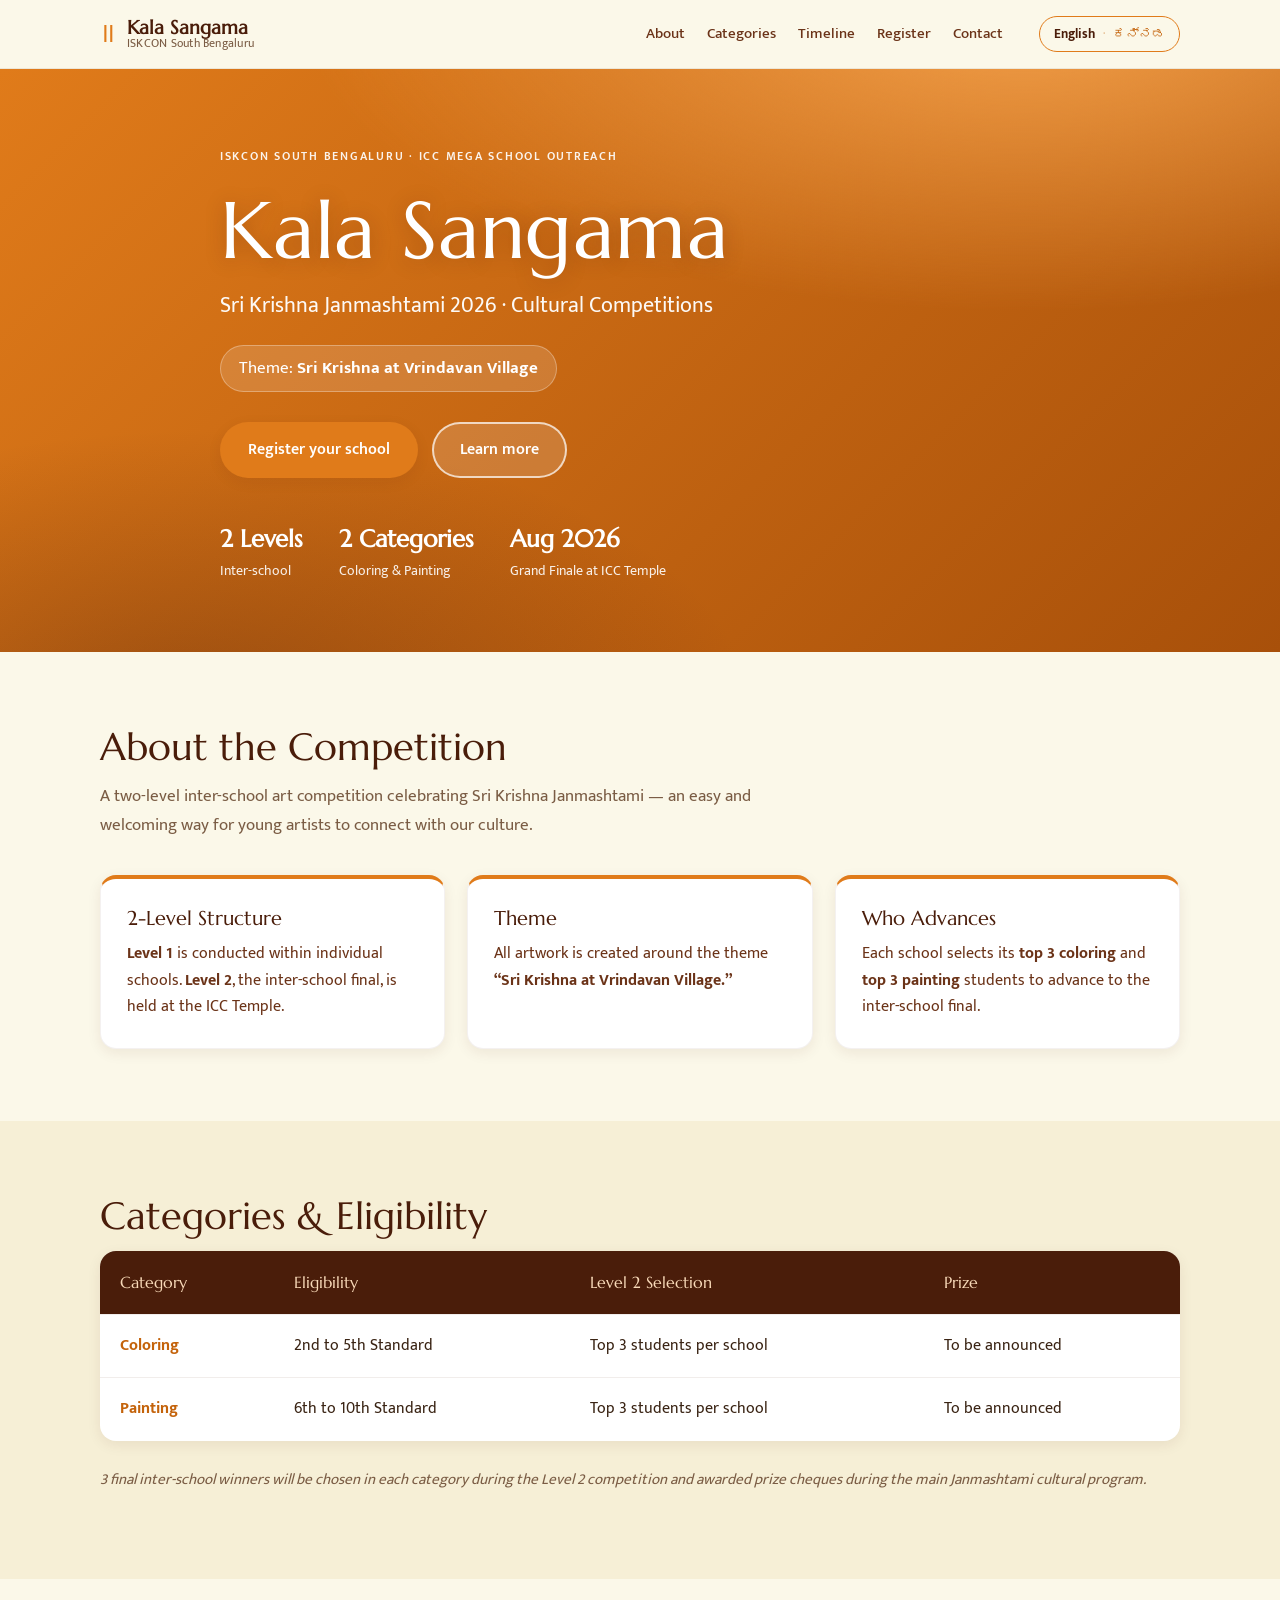
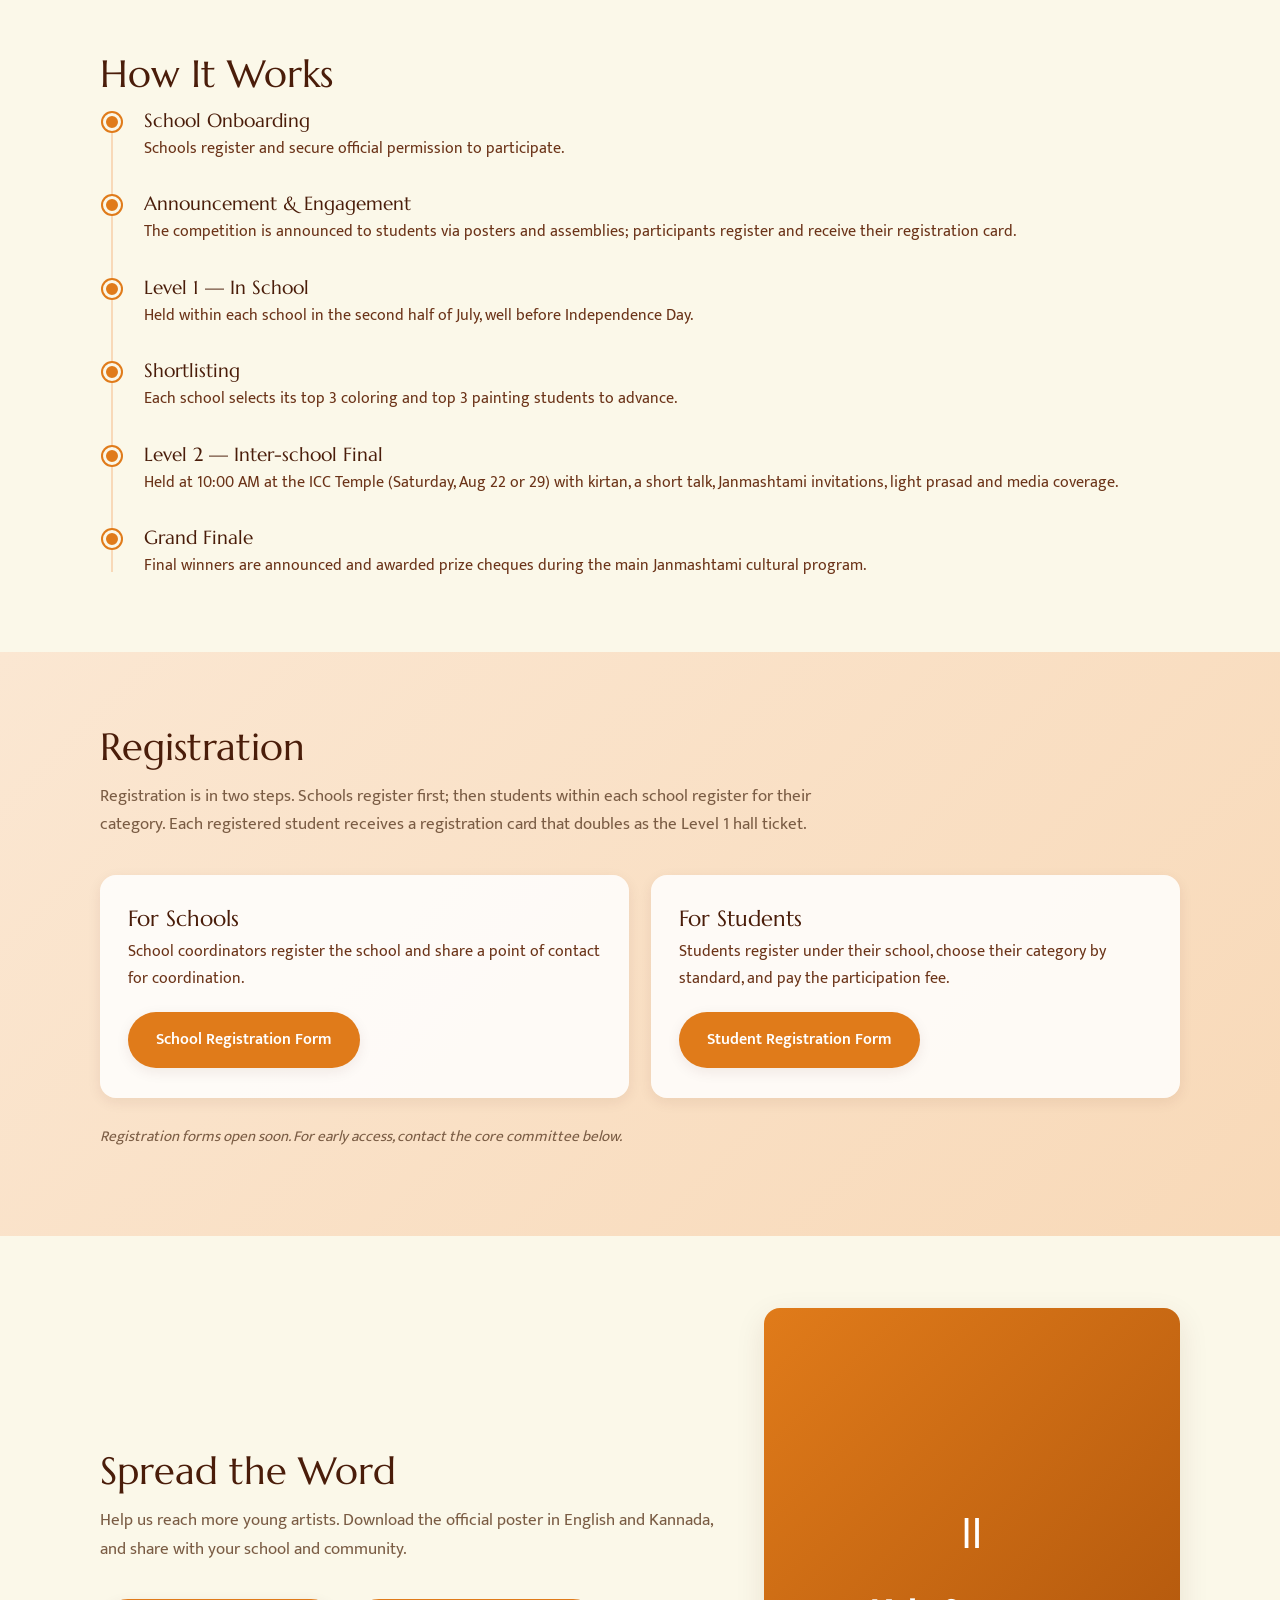
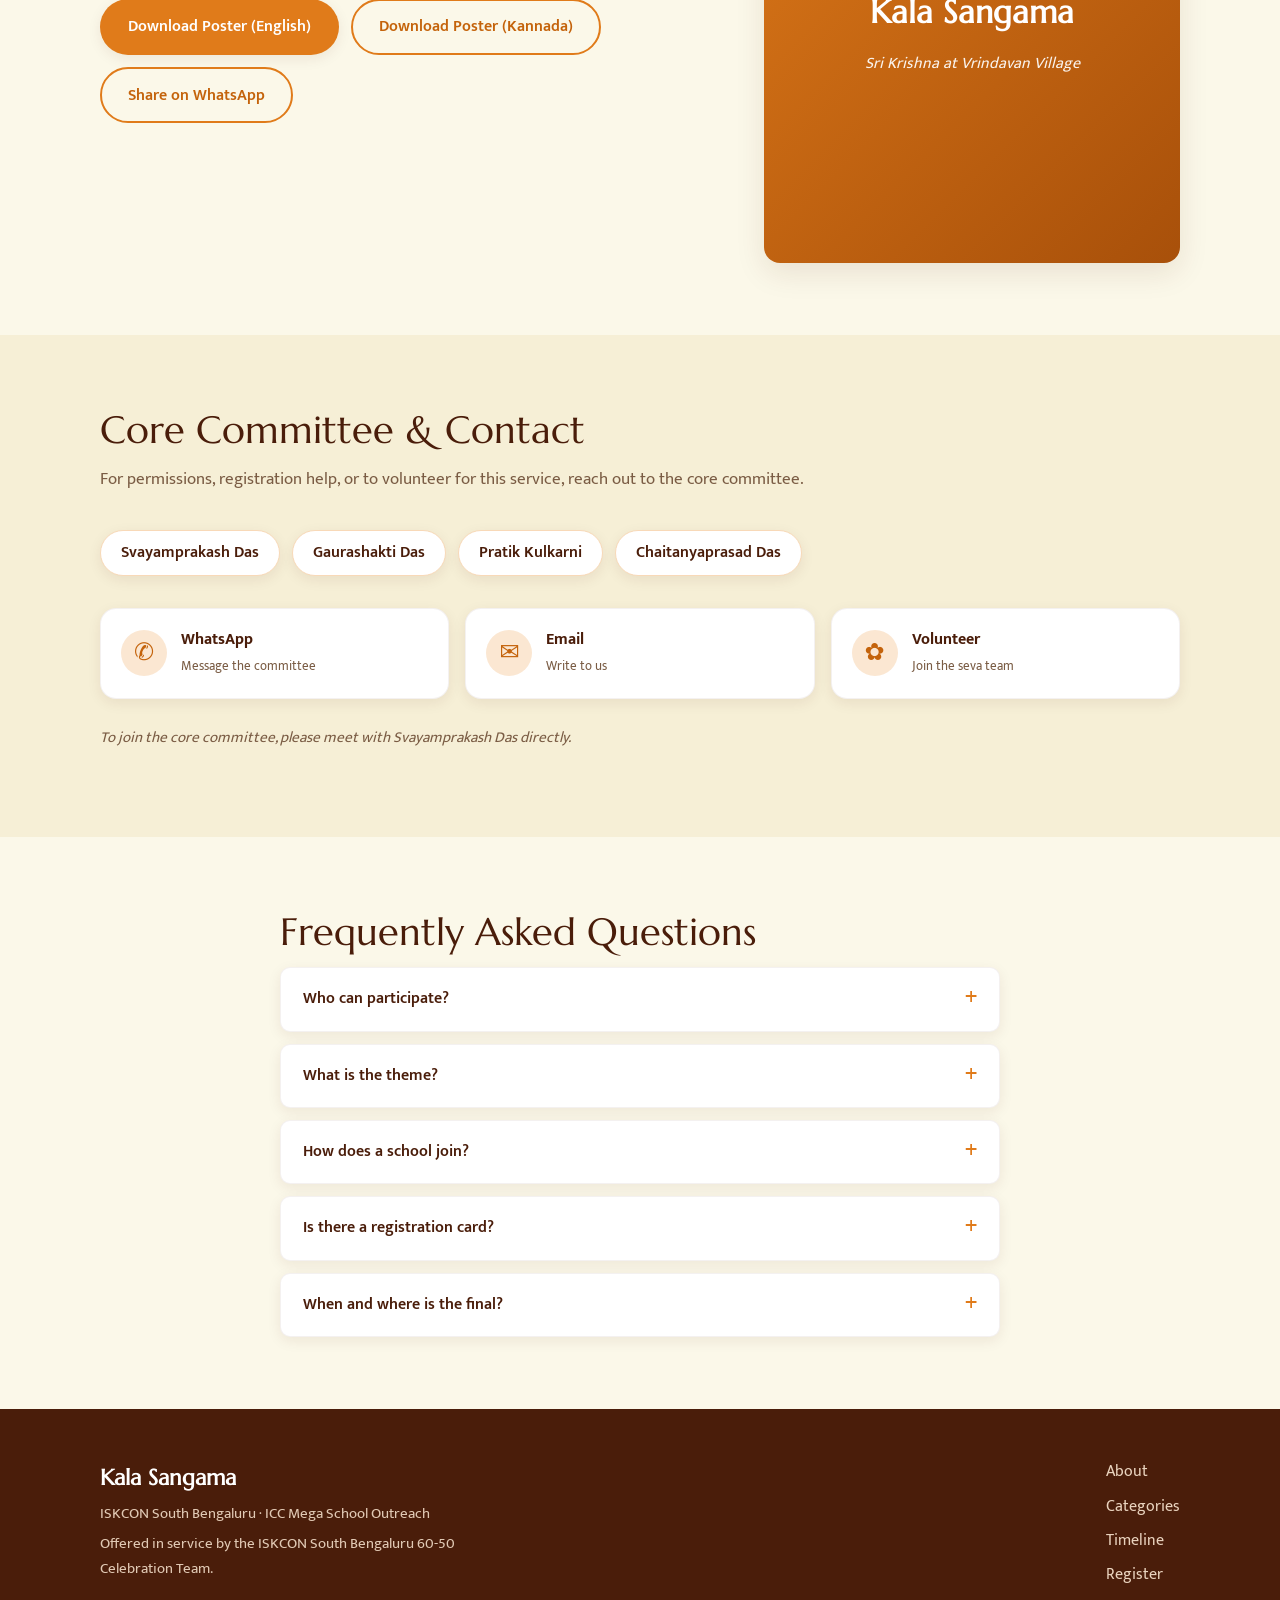
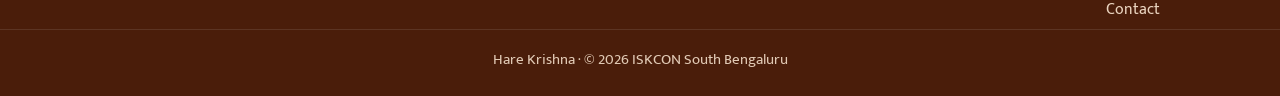
==== index.html @ 2db03148 "Kala Sangama 2026 site + registration & AI-judging tooling Phase 1 bilingual static site, Phase 2 Go" ====
<!DOCTYPE html>
<html lang="en">
<head>
  <meta charset="UTF-8" />
  <meta name="viewport" content="width=device-width, initial-scale=1.0" />
  <title>Kala Sangama 2026 — ISKCON South Bengaluru</title>
  <meta name="description" content="Kala Sangama — Sri Krishna Janmashtami 2026 inter-school coloring & painting competition by ISKCON South Bengaluru. Theme: Sri Krishna at Vrindavan Village." />

  <!-- Open Graph / social sharing -->
  <meta property="og:type" content="website" />
  <meta property="og:title" content="Kala Sangama 2026 — Sri Krishna Janmashtami Cultural Competitions" />
  <meta property="og:description" content="Inter-school coloring & painting competition. Theme: Sri Krishna at Vrindavan Village. Organised by ISKCON South Bengaluru." />
  <meta property="og:image" content="assets/og-image.png" />

  <!-- Inline saffron favicon (replace with assets/favicon.png anytime) -->
  <link rel="icon" href="data:image/svg+xml,%3Csvg xmlns='http://www.w3.org/2000/svg' viewBox='0 0 64 64'%3E%3Crect width='64' height='64' rx='14' fill='%23e07b1a'/%3E%3Ctext x='32' y='46' font-size='40' text-anchor='middle' fill='%23fff' font-family='Georgia,serif'%3E%E0%A5%A5%3C/text%3E%3C/svg%3E" />

  <link rel="preconnect" href="https://fonts.googleapis.com" />
  <link rel="preconnect" href="https://fonts.gstatic.com" crossorigin />
  <link href="https://fonts.googleapis.com/css2?family=Marcellus&family=Mukta:wght@400;500;600;700&family=Noto+Sans+Kannada:wght@400;500;600;700&display=swap" rel="stylesheet" />

  <link rel="stylesheet" href="css/styles.css" />
</head>
<body>
  <!-- ============ HEADER ============ -->
  <header class="site-header" id="top">
    <div class="container header-inner">
      <a href="#top" class="brand">
        <span class="brand-mark">॥</span>
        <span class="brand-text">
          <strong data-i18n="brand.name">Kala Sangama</strong>
          <small data-i18n="brand.tag">ISKCON South Bengaluru</small>
        </span>
      </a>

      <nav class="main-nav" aria-label="Primary">
        <a href="#about" data-i18n="nav.about">About</a>
        <a href="#categories" data-i18n="nav.categories">Categories</a>
        <a href="#timeline" data-i18n="nav.timeline">Timeline</a>
        <a href="#register" data-i18n="nav.register">Register</a>
        <a href="#contact" data-i18n="nav.contact">Contact</a>
      </nav>

      <div class="header-actions">
        <button class="lang-toggle" id="langToggle" type="button" aria-label="Switch language">
          <span data-lang-label="en">English</span>
          <span class="sep">·</span>
          <span data-lang-label="kn">ಕನ್ನಡ</span>
        </button>
        <button class="nav-burger" id="navBurger" type="button" aria-label="Menu" aria-expanded="false">
          <span></span><span></span><span></span>
        </button>
      </div>
    </div>
  </header>

  <!-- ============ HERO ============ -->
  <section class="hero">
    <div class="hero-overlay"></div>
    <div class="container hero-inner">
      <p class="hero-eyebrow" data-i18n="hero.eyebrow">ISKCON South Bengaluru · ICC Mega School Outreach</p>
      <h1 class="hero-title" data-i18n="hero.title">Kala Sangama</h1>
      <p class="hero-subtitle" data-i18n="hero.subtitle">Sri Krishna Janmashtami 2026 · Cultural Competitions</p>
      <p class="hero-theme">
        <span data-i18n="hero.themeLabel">Theme</span>:
        <strong data-i18n="hero.theme">Sri Krishna at Vrindavan Village</strong>
      </p>
      <div class="hero-cta">
        <a href="#register" class="btn btn-primary" data-i18n="hero.ctaRegister">Register your school</a>
        <a href="#about" class="btn btn-ghost" data-i18n="hero.ctaLearn">Learn more</a>
      </div>
      <ul class="hero-facts">
        <li><strong data-i18n="hero.fact1Value">2 Levels</strong><span data-i18n="hero.fact1Label">Inter-school</span></li>
        <li><strong data-i18n="hero.fact2Value">2 Categories</strong><span data-i18n="hero.fact2Label">Coloring & Painting</span></li>
        <li><strong data-i18n="hero.fact3Value">Aug 2026</strong><span data-i18n="hero.fact3Label">Grand Finale at ICC Temple</span></li>
      </ul>
    </div>
  </section>

  <!-- ============ ABOUT ============ -->
  <section class="section" id="about">
    <div class="container">
      <h2 class="section-title" data-i18n="about.title">About the Competition</h2>
      <p class="section-lead" data-i18n="about.lead">A two-level inter-school art competition celebrating Sri Krishna Janmashtami — an easy and welcoming way for young artists to connect with our culture.</p>

      <div class="cards-3">
        <article class="card">
          <h3 data-i18n="about.c1Title">2-Level Structure</h3>
          <p data-i18n="about.c1Body"><strong>Level 1</strong> is conducted within individual schools. <strong>Level 2</strong>, the inter-school final, is held at the ICC Temple.</p>
        </article>
        <article class="card">
          <h3 data-i18n="about.c2Title">Theme</h3>
          <p data-i18n="about.c2Body">All artwork is created around the theme <strong>“Sri Krishna at Vrindavan Village.”</strong></p>
        </article>
        <article class="card">
          <h3 data-i18n="about.c3Title">Who Advances</h3>
          <p data-i18n="about.c3Body">Each school selects its <strong>top 3 coloring</strong> and <strong>top 3 painting</strong> students to advance to the inter-school final.</p>
        </article>
      </div>
    </div>
  </section>

  <!-- ============ CATEGORIES ============ -->
  <section class="section section-alt" id="categories">
    <div class="container">
      <h2 class="section-title" data-i18n="cat.title">Categories & Eligibility</h2>
      <div class="table-wrap">
        <table class="cat-table">
          <thead>
            <tr>
              <th data-i18n="cat.thCategory">Category</th>
              <th data-i18n="cat.thEligibility">Eligibility</th>
              <th data-i18n="cat.thSelection">Level 2 Selection</th>
              <th data-i18n="cat.thPrize">Prize</th>
            </tr>
          </thead>
          <tbody>
            <tr>
              <td data-i18n="cat.r1Cat"><strong>Coloring</strong></td>
              <td data-i18n="cat.r1Elig">2nd to 5th Standard</td>
              <td data-i18n="cat.r1Sel">Top 3 students per school</td>
              <td data-i18n="cat.r1Prize">To be announced</td>
            </tr>
            <tr>
              <td data-i18n="cat.r2Cat"><strong>Painting</strong></td>
              <td data-i18n="cat.r2Elig">6th to 10th Standard</td>
              <td data-i18n="cat.r2Sel">Top 3 students per school</td>
              <td data-i18n="cat.r2Prize">To be announced</td>
            </tr>
          </tbody>
        </table>
      </div>
      <p class="note" data-i18n="cat.note">3 final inter-school winners will be chosen in each category during the Level 2 competition and awarded prize cheques during the main Janmashtami cultural program.</p>
    </div>
  </section>

  <!-- ============ TIMELINE ============ -->
  <section class="section" id="timeline">
    <div class="container">
      <h2 class="section-title" data-i18n="time.title">How It Works</h2>
      <ol class="timeline">
        <li class="timeline-item">
          <span class="timeline-dot"></span>
          <h3 data-i18n="time.s1Title">School Onboarding</h3>
          <p data-i18n="time.s1Body">Schools register and secure official permission to participate.</p>
        </li>
        <li class="timeline-item">
          <span class="timeline-dot"></span>
          <h3 data-i18n="time.s2Title">Announcement & Engagement</h3>
          <p data-i18n="time.s2Body">The competition is announced to students via posters and assemblies; participants register and receive their registration card.</p>
        </li>
        <li class="timeline-item">
          <span class="timeline-dot"></span>
          <h3 data-i18n="time.s3Title">Level 1 — In School</h3>
          <p data-i18n="time.s3Body">Held within each school in the second half of July, well before Independence Day.</p>
        </li>
        <li class="timeline-item">
          <span class="timeline-dot"></span>
          <h3 data-i18n="time.s4Title">Shortlisting</h3>
          <p data-i18n="time.s4Body">Each school selects its top 3 coloring and top 3 painting students to advance.</p>
        </li>
        <li class="timeline-item">
          <span class="timeline-dot"></span>
          <h3 data-i18n="time.s5Title">Level 2 — Inter-school Final</h3>
          <p data-i18n="time.s5Body">Held at 10:00 AM at the ICC Temple (Saturday, Aug 22 or 29) with kirtan, a short talk, Janmashtami invitations, light prasad and media coverage.</p>
        </li>
        <li class="timeline-item">
          <span class="timeline-dot"></span>
          <h3 data-i18n="time.s6Title">Grand Finale</h3>
          <p data-i18n="time.s6Body">Final winners are announced and awarded prize cheques during the main Janmashtami cultural program.</p>
        </li>
      </ol>
    </div>
  </section>

  <!-- ============ REGISTER ============ -->
  <section class="section section-saffron" id="register">
    <div class="container">
      <h2 class="section-title" data-i18n="reg.title">Registration</h2>
      <p class="section-lead" data-i18n="reg.lead">Registration is in two steps. Schools register first; then students within each school register for their category. Each registered student receives a registration card that doubles as the Level 1 hall ticket.</p>

      <div class="cards-2">
        <article class="reg-card">
          <h3 data-i18n="reg.schoolTitle">For Schools</h3>
          <p data-i18n="reg.schoolBody">School coordinators register the school and share a point of contact for coordination.</p>
          <a href="#" class="btn btn-primary" data-reg-link="school" data-i18n="reg.schoolBtn">School Registration Form</a>
        </article>
        <article class="reg-card">
          <h3 data-i18n="reg.studentTitle">For Students</h3>
          <p data-i18n="reg.studentBody">Students register under their school, choose their category by standard, and pay the participation fee.</p>
          <a href="#" class="btn btn-primary" data-reg-link="student" data-i18n="reg.studentBtn">Student Registration Form</a>
        </article>
      </div>
      <p class="note" data-i18n="reg.note">Registration forms open soon. For early access, contact the core committee below.</p>
    </div>
  </section>

  <!-- ============ PROMOTE ============ -->
  <section class="section" id="promote">
    <div class="container promote-inner">
      <div>
        <h2 class="section-title" data-i18n="promo.title">Spread the Word</h2>
        <p class="section-lead" data-i18n="promo.lead">Help us reach more young artists. Download the official poster in English and Kannada, and share with your school and community.</p>
        <div class="promo-actions">
          <a href="assets/poster-en.png" download class="btn btn-primary" data-i18n="promo.dlEn">Download Poster (English)</a>
          <a href="assets/poster-kn.png" download class="btn btn-outline" data-i18n="promo.dlKn">Download Poster (Kannada)</a>
          <button class="btn btn-outline" id="shareWhatsApp" type="button" data-i18n="promo.share">Share on WhatsApp</button>
        </div>
      </div>
      <div class="poster-frame" aria-hidden="true">
        <img src="assets/poster-en.png" alt="" onerror="this.closest('.poster-frame').classList.add('poster-fallback')" />
        <div class="poster-placeholder">
          <span>॥</span>
          <strong data-i18n="brand.name">Kala Sangama</strong>
          <em data-i18n="hero.theme">Sri Krishna at Vrindavan Village</em>
        </div>
      </div>
    </div>
  </section>

  <!-- ============ COMMITTEE / CONTACT ============ -->
  <section class="section section-alt" id="contact">
    <div class="container">
      <h2 class="section-title" data-i18n="contact.title">Core Committee & Contact</h2>
      <p class="section-lead" data-i18n="contact.lead">For permissions, registration help, or to volunteer for this service, reach out to the core committee.</p>

      <ul class="committee">
        <li>Svayamprakash Das</li>
        <li>Gaurashakti Das</li>
        <li>Pratik Kulkarni</li>
        <li>Chaitanyaprasad Das</li>
      </ul>

      <div class="contact-grid">
        <a class="contact-chip" data-contact="whatsapp" href="#">
          <span class="contact-ic">✆</span>
          <span><strong data-i18n="contact.waTitle">WhatsApp</strong><small data-i18n="contact.waBody">Message the committee</small></span>
        </a>
        <a class="contact-chip" data-contact="email" href="#">
          <span class="contact-ic">✉</span>
          <span><strong data-i18n="contact.emailTitle">Email</strong><small data-i18n="contact.emailBody">Write to us</small></span>
        </a>
        <a class="contact-chip" data-contact="volunteer" href="#">
          <span class="contact-ic">✿</span>
          <span><strong data-i18n="contact.volTitle">Volunteer</strong><small data-i18n="contact.volBody">Join the seva team</small></span>
        </a>
      </div>
      <p class="note" data-i18n="contact.joinNote">To join the core committee, please meet with Svayamprakash Das directly.</p>
    </div>
  </section>

  <!-- ============ FAQ ============ -->
  <section class="section" id="faq">
    <div class="container narrow">
      <h2 class="section-title" data-i18n="faq.title">Frequently Asked Questions</h2>
      <div class="faq-list">
        <details class="faq">
          <summary data-i18n="faq.q1">Who can participate?</summary>
          <p data-i18n="faq.a1">Students from 2nd to 5th Standard compete in Coloring; students from 6th to 10th Standard compete in Painting.</p>
        </details>
        <details class="faq">
          <summary data-i18n="faq.q2">What is the theme?</summary>
          <p data-i18n="faq.a2">All artwork is based on “Sri Krishna at Vrindavan Village.”</p>
        </details>
        <details class="faq">
          <summary data-i18n="faq.q3">How does a school join?</summary>
          <p data-i18n="faq.a3">A school coordinator fills the School Registration Form. Our team then visits to confirm permissions and schedule the Level 1 competition.</p>
        </details>
        <details class="faq">
          <summary data-i18n="faq.q4">Is there a registration card?</summary>
          <p data-i18n="faq.a4">Yes. Upon paying the participation fee, each student receives a registration card that also serves as the hall ticket for the Level 1 competition.</p>
        </details>
        <details class="faq">
          <summary data-i18n="faq.q5">When and where is the final?</summary>
          <p data-i18n="faq.a5">The Level 2 inter-school final is held at 10:00 AM at the ICC Temple on Saturday, Aug 22 or 29, 2026, before Janmashtami.</p>
        </details>
      </div>
    </div>
  </section>

  <!-- ============ FOOTER ============ -->
  <footer class="site-footer">
    <div class="container footer-inner">
      <div>
        <strong data-i18n="brand.name">Kala Sangama</strong>
        <p data-i18n="footer.org">ISKCON South Bengaluru · ICC Mega School Outreach</p>
        <p class="footer-team" data-i18n="footer.team">Offered in service by the ISKCON South Bengaluru 60-50 Celebration Team.</p>
      </div>
      <nav class="footer-nav" aria-label="Footer">
        <a href="#about" data-i18n="nav.about">About</a>
        <a href="#categories" data-i18n="nav.categories">Categories</a>
        <a href="#timeline" data-i18n="nav.timeline">Timeline</a>
        <a href="#register" data-i18n="nav.register">Register</a>
        <a href="#contact" data-i18n="nav.contact">Contact</a>
      </nav>
    </div>
    <p class="footer-bottom" data-i18n="footer.bottom">Hare Krishna · © 2026 ISKCON South Bengaluru</p>
  </footer>

  <script src="js/config.js"></script>
  <script src="js/i18n.js"></script>
  <script src="js/main.js"></script>
</body>
</html>
---- css/styles.css ----
/* ============================================================
   Kala Sangama — ISKCON South Bengaluru
   Static marketing site styles
   ============================================================ */

:root {
  --saffron:        #e07b1a;
  --saffron-dark:   #c4630b;
  --saffron-deep:   #a8500a;
  --maroon:         #4a1d0a;
  --maroon-soft:    #6b3318;
  --cream:          #fbf8e9;
  --cream-2:        #f6efd6;
  --peach:          #f8d9b8;
  --peach-soft:     #fbe7d2;
  --ink:            #3a2414;
  --muted:          #7a5c44;
  --white:          #ffffff;
  --shadow:         0 10px 30px rgba(74, 29, 10, 0.10);
  --shadow-sm:      0 4px 14px rgba(74, 29, 10, 0.08);
  --radius:         16px;
  --radius-sm:      10px;
  --maxw:           1120px;
  --font-display:   "Marcellus", Georgia, serif;
  --font-body:      "Mukta", system-ui, -apple-system, sans-serif;
}

html[lang="kn"] {
  --font-display: "Noto Sans Kannada", "Marcellus", serif;
  --font-body:    "Noto Sans Kannada", "Mukta", sans-serif;
}

* { box-sizing: border-box; }

html { scroll-behavior: smooth; scroll-padding-top: 76px; }

body {
  margin: 0;
  font-family: var(--font-body);
  color: var(--ink);
  background: var(--cream);
  line-height: 1.65;
  -webkit-font-smoothing: antialiased;
}

.container { width: 100%; max-width: var(--maxw); margin: 0 auto; padding: 0 20px; }
.container.narrow { max-width: 760px; }

h1, h2, h3 { font-family: var(--font-display); color: var(--maroon); line-height: 1.2; font-weight: 400; }
a { color: var(--saffron-dark); text-decoration: none; }
img { max-width: 100%; display: block; }

/* ---------- Buttons ---------- */
.btn {
  display: inline-block;
  padding: 13px 26px;
  border-radius: 999px;
  font-weight: 600;
  font-family: var(--font-body);
  font-size: 0.98rem;
  cursor: pointer;
  border: 2px solid transparent;
  transition: transform .15s ease, box-shadow .15s ease, background .15s ease;
  text-align: center;
}
.btn:active { transform: translateY(1px); }
.btn-primary { background: var(--saffron); color: #fff; box-shadow: var(--shadow-sm); }
.btn-primary:hover { background: var(--saffron-dark); color: #fff; }
.btn-ghost { background: rgba(255,255,255,.15); color: #fff; border-color: rgba(255,255,255,.7); }
.btn-ghost:hover { background: rgba(255,255,255,.28); }
.btn-outline { background: transparent; color: var(--saffron-dark); border-color: var(--saffron); }
.btn-outline:hover { background: var(--saffron); color: #fff; }
.btn.is-pending { opacity: .72; }
.btn.is-pending::after { content: " · soon"; font-weight: 400; opacity: .8; }

/* ---------- Header ---------- */
.site-header {
  position: sticky; top: 0; z-index: 50;
  background: rgba(251, 248, 233, 0.92);
  backdrop-filter: blur(8px);
  border-bottom: 1px solid rgba(74, 29, 10, 0.08);
}
.header-inner { display: flex; align-items: center; gap: 18px; height: 68px; }
.brand { display: flex; align-items: center; gap: 10px; color: var(--maroon); }
.brand-mark { font-size: 1.7rem; color: var(--saffron); line-height: 1; }
.brand-text { display: flex; flex-direction: column; line-height: 1.1; }
.brand-text strong { font-family: var(--font-display); font-size: 1.2rem; }
.brand-text small { color: var(--muted); font-size: 0.72rem; letter-spacing: .02em; }

.main-nav { margin-left: auto; display: flex; gap: 22px; }
.main-nav a { color: var(--maroon-soft); font-weight: 500; font-size: 0.95rem; }
.main-nav a:hover { color: var(--saffron-dark); }

.header-actions { display: flex; align-items: center; gap: 12px; margin-left: 18px; }
.lang-toggle {
  border: 1.5px solid var(--saffron); background: transparent; color: var(--saffron-dark);
  border-radius: 999px; padding: 6px 14px; font-size: 0.82rem; cursor: pointer; font-family: var(--font-body);
  white-space: nowrap;
}
.lang-toggle .sep { opacity: .4; margin: 0 5px; }
.lang-toggle [data-lang-label].active { color: var(--maroon); font-weight: 700; }

.nav-burger { display: none; flex-direction: column; gap: 5px; background: none; border: 0; cursor: pointer; padding: 6px; }
.nav-burger span { width: 24px; height: 2.5px; background: var(--maroon); border-radius: 2px; transition: .2s; }

/* ---------- Hero ---------- */
.hero {
  position: relative; color: #fff; overflow: hidden;
  background:
    radial-gradient(1200px 500px at 80% -10%, #f3a04a 0%, transparent 60%),
    linear-gradient(135deg, var(--saffron) 0%, var(--saffron-deep) 100%);
}
.hero-overlay {
  position: absolute; inset: 0;
  background: radial-gradient(800px 400px at 15% 110%, rgba(74,29,10,.35), transparent 70%);
  pointer-events: none;
}
.hero-inner { position: relative; padding: 78px 20px 70px; max-width: 880px; }
.hero-eyebrow { text-transform: uppercase; letter-spacing: .14em; font-size: 0.78rem; opacity: .92; margin: 0 0 14px; font-weight: 600; }
.hero-title { color: #fff; font-size: clamp(2.8rem, 7vw, 5rem); margin: 0; letter-spacing: .01em; text-shadow: 0 2px 20px rgba(74,29,10,.25); }
.hero-subtitle { font-size: clamp(1.05rem, 2.4vw, 1.4rem); margin: 10px 0 0; opacity: .96; }
.hero-theme { margin: 20px 0 0; font-size: 1.05rem; background: rgba(255,255,255,.14); display: inline-block; padding: 9px 18px; border-radius: 999px; border: 1px solid rgba(255,255,255,.3); }
.hero-theme strong { font-weight: 700; }
.hero-cta { display: flex; gap: 14px; flex-wrap: wrap; margin: 30px 0 0; }
.hero-facts { list-style: none; display: flex; flex-wrap: wrap; gap: 14px 36px; padding: 0; margin: 42px 0 0; }
.hero-facts li { display: flex; flex-direction: column; }
.hero-facts strong { font-family: var(--font-display); font-size: 1.5rem; }
.hero-facts span { opacity: .9; font-size: 0.85rem; }

/* ---------- Sections ---------- */
.section { padding: 72px 0; }
.section-alt { background: var(--cream-2); }
.section-saffron {
  background: linear-gradient(135deg, var(--peach-soft), var(--peach));
}
.section-title { font-size: clamp(1.7rem, 4vw, 2.4rem); margin: 0 0 12px; }
.section-lead { color: var(--muted); font-size: 1.08rem; max-width: 720px; margin: 0 0 36px; }
.note { color: var(--muted); font-size: 0.95rem; font-style: italic; margin-top: 26px; }

/* ---------- Cards ---------- */
.cards-3 { display: grid; grid-template-columns: repeat(3, 1fr); gap: 22px; }
.cards-2 { display: grid; grid-template-columns: repeat(2, 1fr); gap: 22px; }
.card {
  background: var(--white); border-radius: var(--radius); padding: 28px 26px;
  box-shadow: var(--shadow-sm); border: 1px solid rgba(74,29,10,.06);
  border-top: 4px solid var(--saffron);
}
.card h3 { margin: 0 0 10px; font-size: 1.25rem; }
.card p { margin: 0; color: var(--maroon-soft); }

/* ---------- Categories table ---------- */
.table-wrap { overflow-x: auto; border-radius: var(--radius); box-shadow: var(--shadow-sm); background: var(--white); }
.cat-table { width: 100%; border-collapse: collapse; min-width: 560px; }
.cat-table th, .cat-table td { text-align: left; padding: 18px 20px; border-bottom: 1px solid rgba(74,29,10,.08); }
.cat-table thead th { background: var(--maroon); color: var(--peach); font-family: var(--font-display); font-weight: 400; font-size: 1rem; }
.cat-table tbody tr:last-child td { border-bottom: 0; }
.cat-table tbody tr:hover { background: var(--cream); }
.cat-table strong { color: var(--saffron-dark); }

/* ---------- Timeline ---------- */
.timeline { list-style: none; padding: 0; margin: 0; position: relative; }
.timeline::before { content: ""; position: absolute; left: 11px; top: 8px; bottom: 8px; width: 2px; background: var(--peach); }
.timeline-item { position: relative; padding: 0 0 30px 44px; }
.timeline-item:last-child { padding-bottom: 0; }
.timeline-dot { position: absolute; left: 3px; top: 4px; width: 18px; height: 18px; border-radius: 50%; background: var(--saffron); border: 3px solid var(--cream); box-shadow: 0 0 0 2px var(--saffron); }
.timeline-item h3 { margin: 0 0 4px; font-size: 1.2rem; }
.timeline-item p { margin: 0; color: var(--maroon-soft); }

/* ---------- Register ---------- */
.reg-card { background: rgba(255,255,255,.85); border-radius: var(--radius); padding: 30px 28px; box-shadow: var(--shadow-sm); }
.reg-card h3 { margin: 0 0 8px; font-size: 1.4rem; }
.reg-card p { color: var(--maroon-soft); margin: 0 0 20px; }

/* ---------- Promote ---------- */
.promote-inner { display: grid; grid-template-columns: 1.2fr .8fr; gap: 40px; align-items: center; }
.promo-actions { display: flex; flex-wrap: wrap; gap: 12px; margin-top: 8px; }
.poster-frame {
  aspect-ratio: 3/4; border-radius: var(--radius); overflow: hidden; box-shadow: var(--shadow);
  background: linear-gradient(135deg, var(--saffron), var(--saffron-deep)); position: relative;
}
.poster-frame img { width: 100%; height: 100%; object-fit: cover; }
.poster-placeholder { display: none; }
.poster-frame.poster-fallback img { display: none; }
.poster-frame.poster-fallback .poster-placeholder {
  display: flex; flex-direction: column; align-items: center; justify-content: center; gap: 12px;
  position: absolute; inset: 0; color: #fff; text-align: center; padding: 24px;
}
.poster-frame.poster-fallback .poster-placeholder span { font-size: 3rem; }
.poster-frame.poster-fallback .poster-placeholder strong { font-family: var(--font-display); font-size: 2rem; }
.poster-frame.poster-fallback .poster-placeholder em { opacity: .92; }

/* ---------- Committee / Contact ---------- */
.committee { list-style: none; padding: 0; margin: 0 0 32px; display: flex; flex-wrap: wrap; gap: 12px; }
.committee li { background: var(--white); border: 1px solid var(--peach); border-radius: 999px; padding: 9px 20px; font-weight: 600; color: var(--maroon); box-shadow: var(--shadow-sm); }
.contact-grid { display: grid; grid-template-columns: repeat(3, 1fr); gap: 16px; }
.contact-chip { display: flex; align-items: center; gap: 14px; background: var(--white); border-radius: var(--radius); padding: 18px 20px; box-shadow: var(--shadow-sm); border: 1px solid rgba(74,29,10,.06); transition: transform .15s ease; }
.contact-chip:hover { transform: translateY(-2px); }
.contact-ic { font-size: 1.5rem; width: 46px; height: 46px; display: grid; place-items: center; background: var(--peach-soft); color: var(--saffron-dark); border-radius: 50%; flex: none; }
.contact-chip strong { display: block; color: var(--maroon); }
.contact-chip small { color: var(--muted); }

/* ---------- FAQ ---------- */
.faq-list { display: flex; flex-direction: column; gap: 12px; }
.faq { background: var(--white); border-radius: var(--radius-sm); box-shadow: var(--shadow-sm); border: 1px solid rgba(74,29,10,.06); overflow: hidden; }
.faq summary { cursor: pointer; padding: 18px 22px; font-weight: 600; color: var(--maroon); list-style: none; position: relative; }
.faq summary::-webkit-details-marker { display: none; }
.faq summary::after { content: "+"; position: absolute; right: 22px; color: var(--saffron); font-size: 1.4rem; line-height: 1; transition: transform .2s; }
.faq[open] summary::after { transform: rotate(45deg); }
.faq p { margin: 0; padding: 0 22px 20px; color: var(--maroon-soft); }

/* ---------- Footer ---------- */
.site-footer { background: var(--maroon); color: var(--peach-soft); padding: 50px 0 24px; }
.footer-inner { display: flex; justify-content: space-between; gap: 30px; flex-wrap: wrap; }
.site-footer strong { font-family: var(--font-display); font-size: 1.4rem; color: #fff; }
.site-footer p { margin: 6px 0 0; opacity: .85; font-size: 0.92rem; }
.footer-team { max-width: 360px; }
.footer-nav { display: flex; flex-direction: column; gap: 8px; }
.footer-nav a { color: var(--peach-soft); opacity: .9; }
.footer-nav a:hover { opacity: 1; color: #fff; }
.footer-bottom { text-align: center; margin: 34px 0 0; opacity: .7; font-size: 0.85rem; border-top: 1px solid rgba(255,255,255,.12); padding-top: 18px; }

/* ---------- Responsive ---------- */
@media (max-width: 860px) {
  .main-nav {
    position: fixed; inset: 68px 0 auto 0; flex-direction: column; gap: 0;
    background: var(--cream); border-bottom: 1px solid rgba(74,29,10,.1);
    padding: 8px 0; transform: translateY(-120%); transition: transform .25s ease; box-shadow: var(--shadow);
  }
  .main-nav.open { transform: translateY(0); }
  .main-nav a { padding: 14px 24px; border-bottom: 1px solid rgba(74,29,10,.06); }
  .nav-burger { display: flex; }
  .cards-3, .cards-2, .contact-grid { grid-template-columns: 1fr; }
  .promote-inner { grid-template-columns: 1fr; }
  .poster-frame { max-width: 320px; margin: 0 auto; }
  .section { padding: 54px 0; }
}

@media (prefers-reduced-motion: reduce) {
  * { scroll-behavior: auto; transition: none !important; }
}
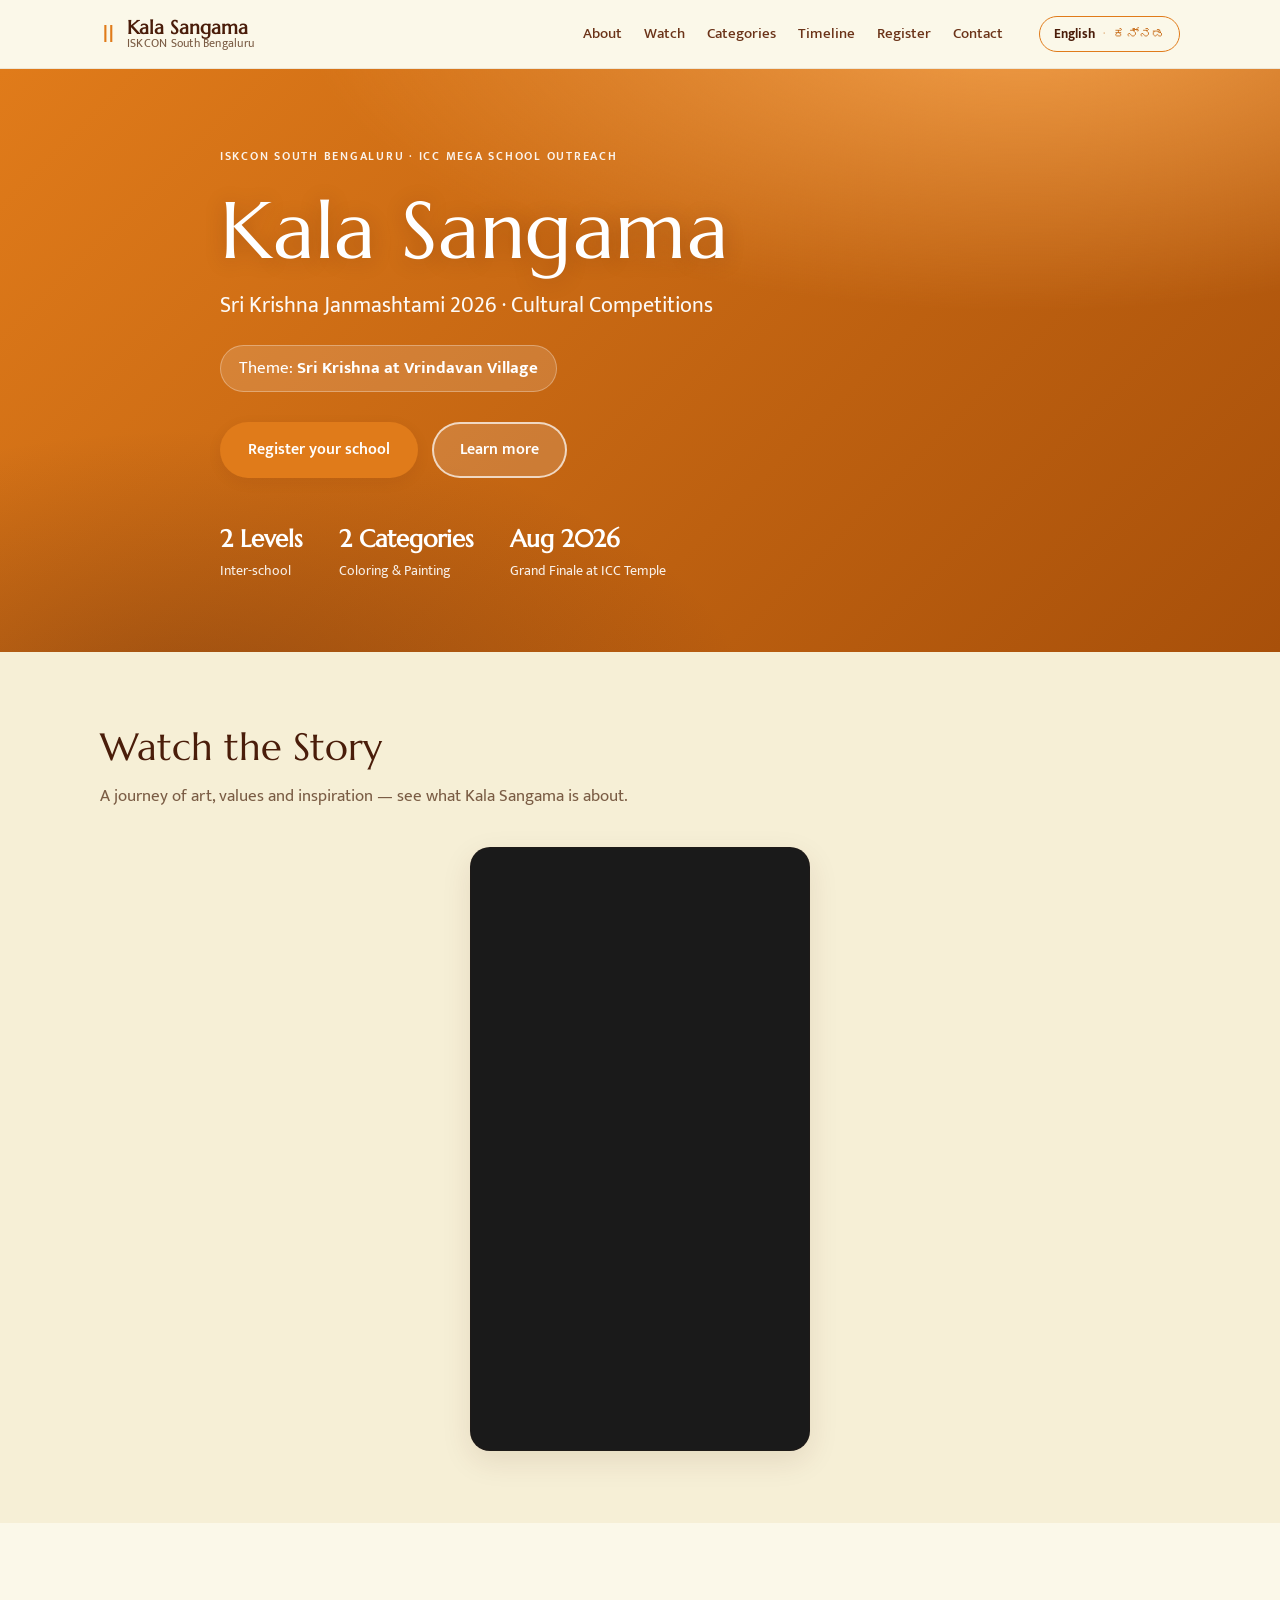
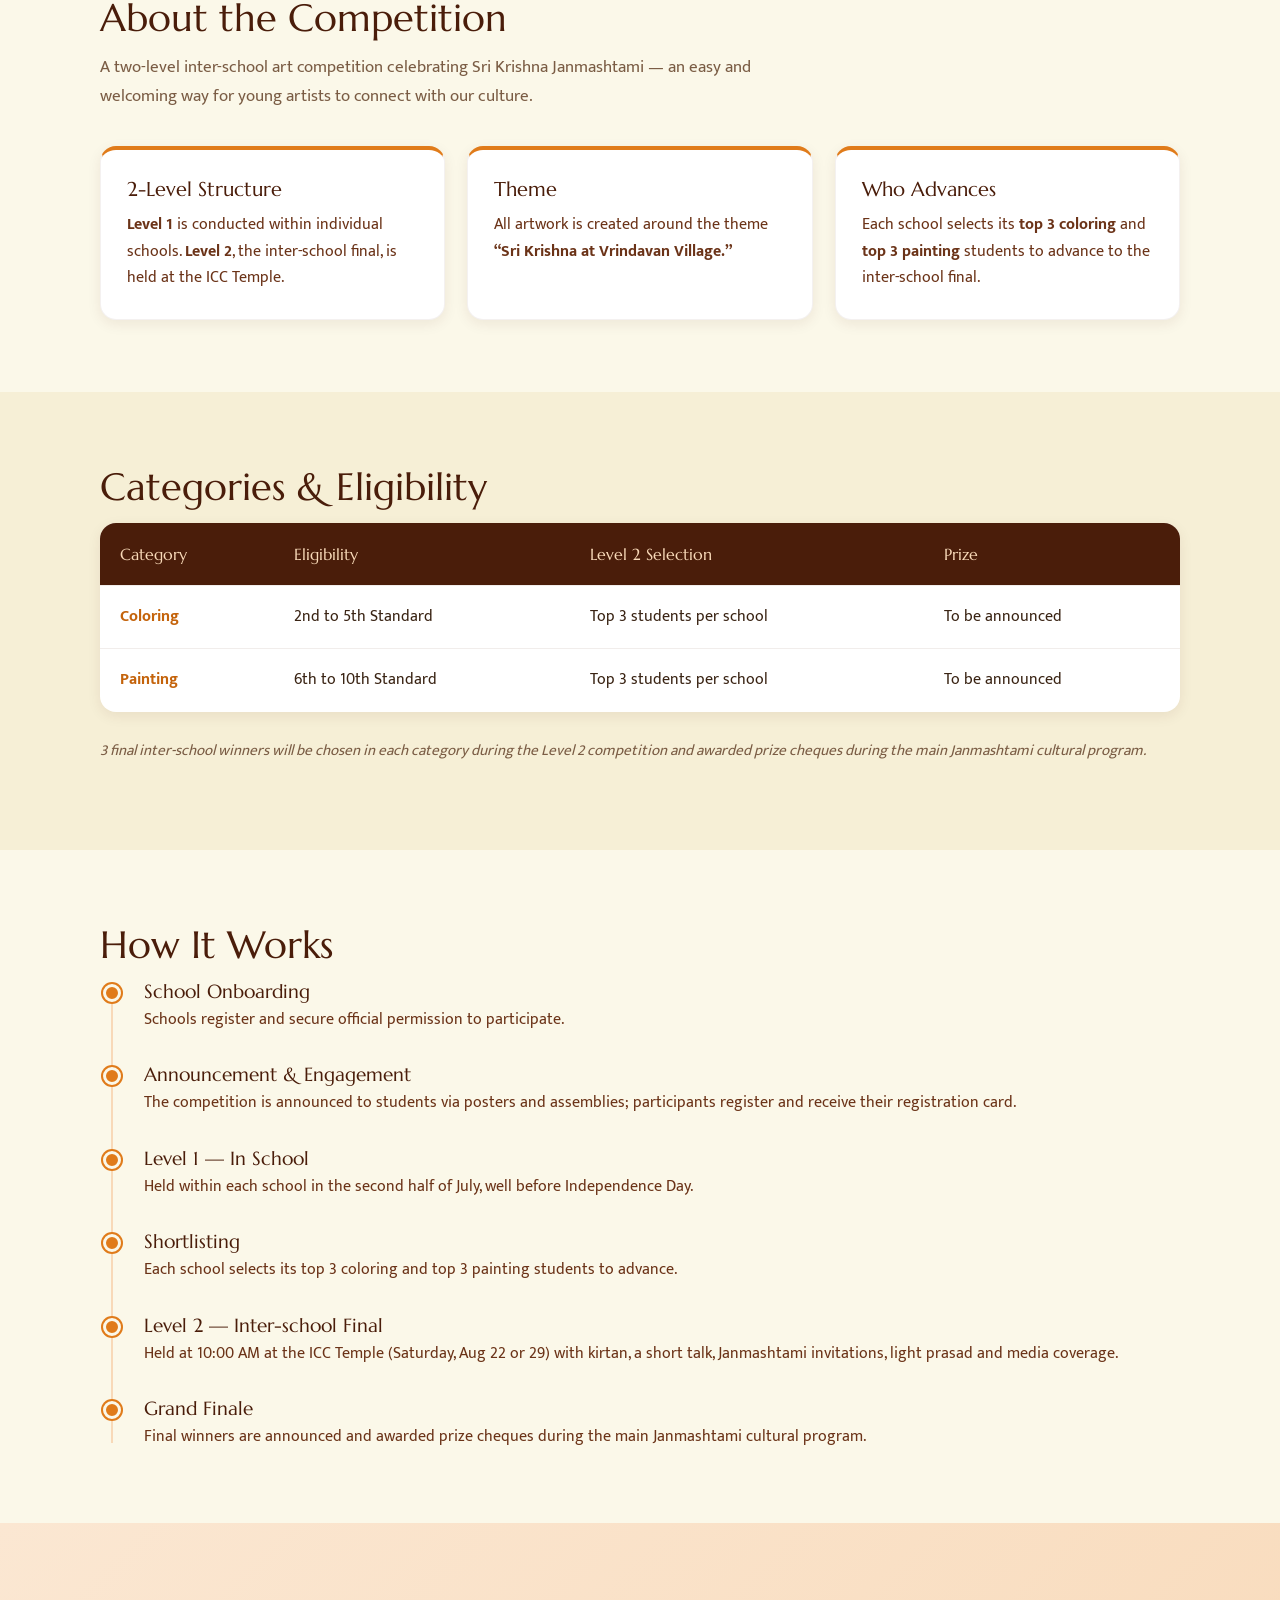
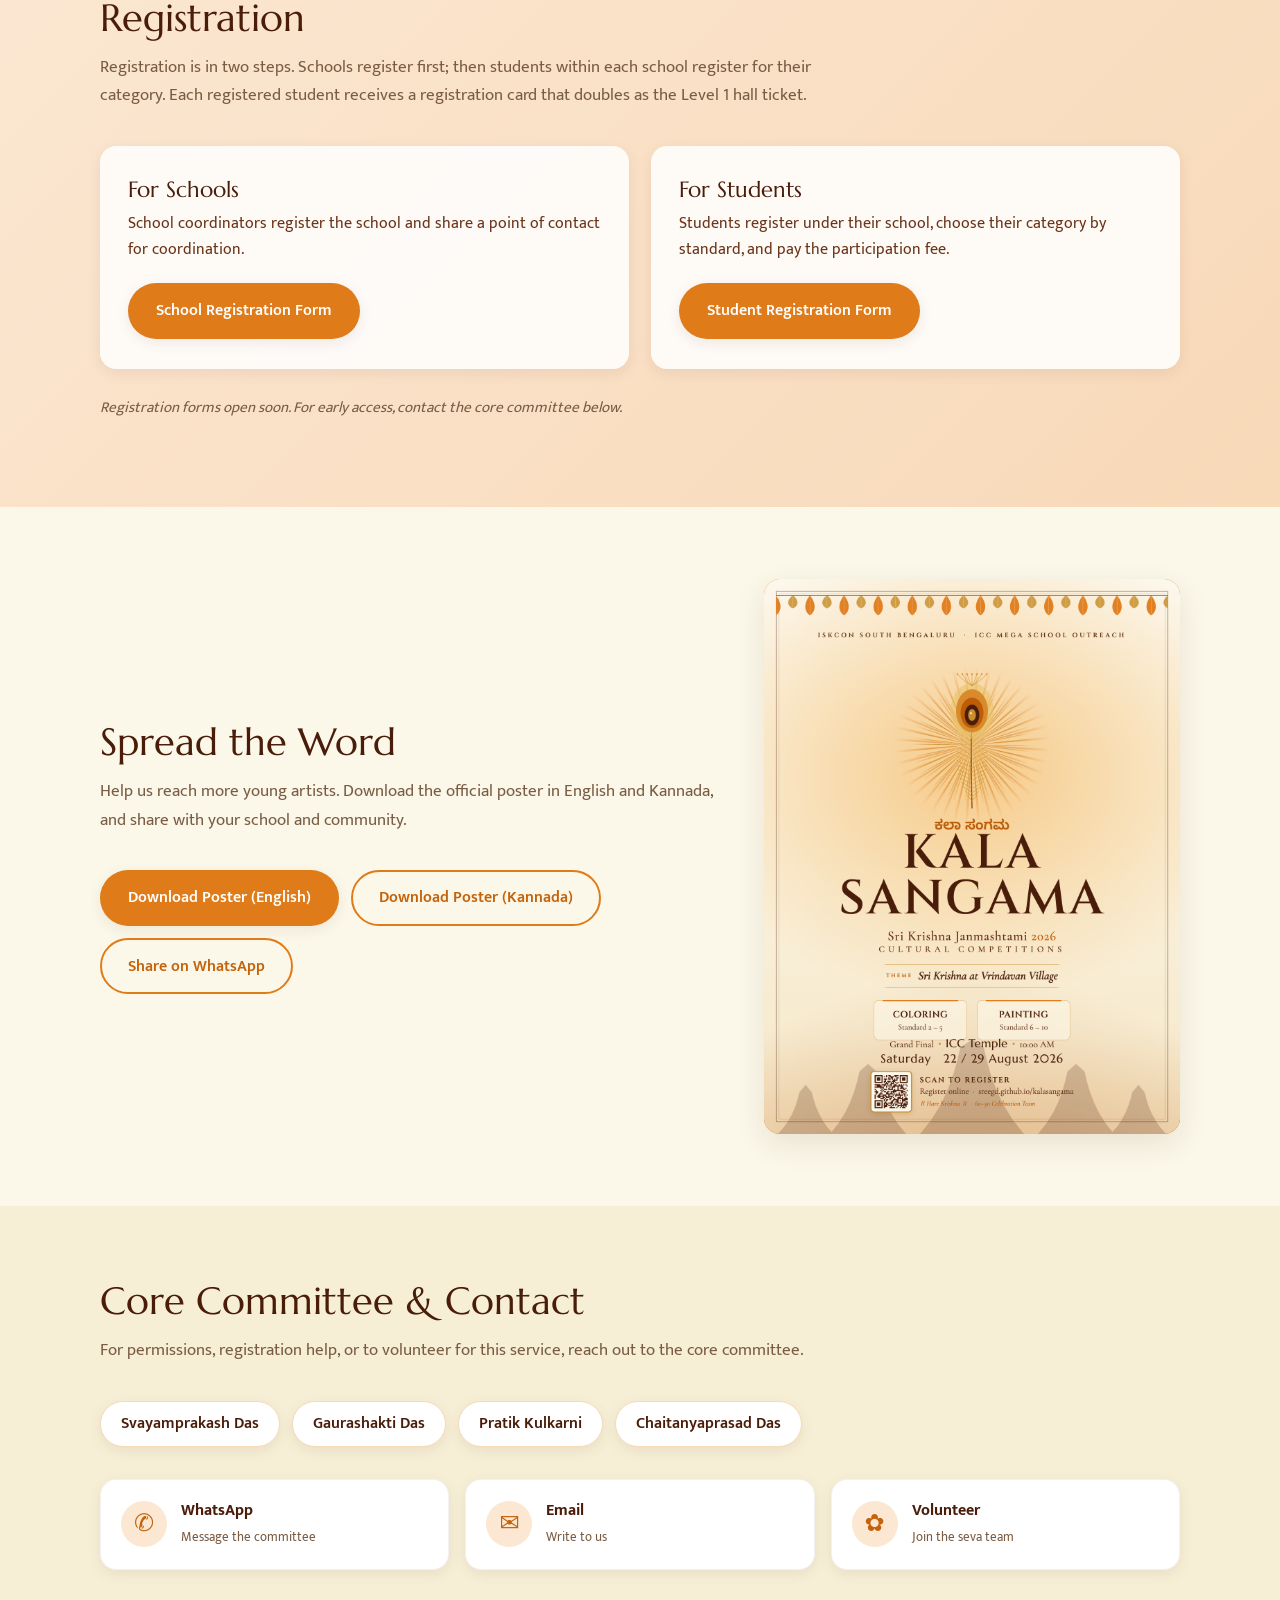
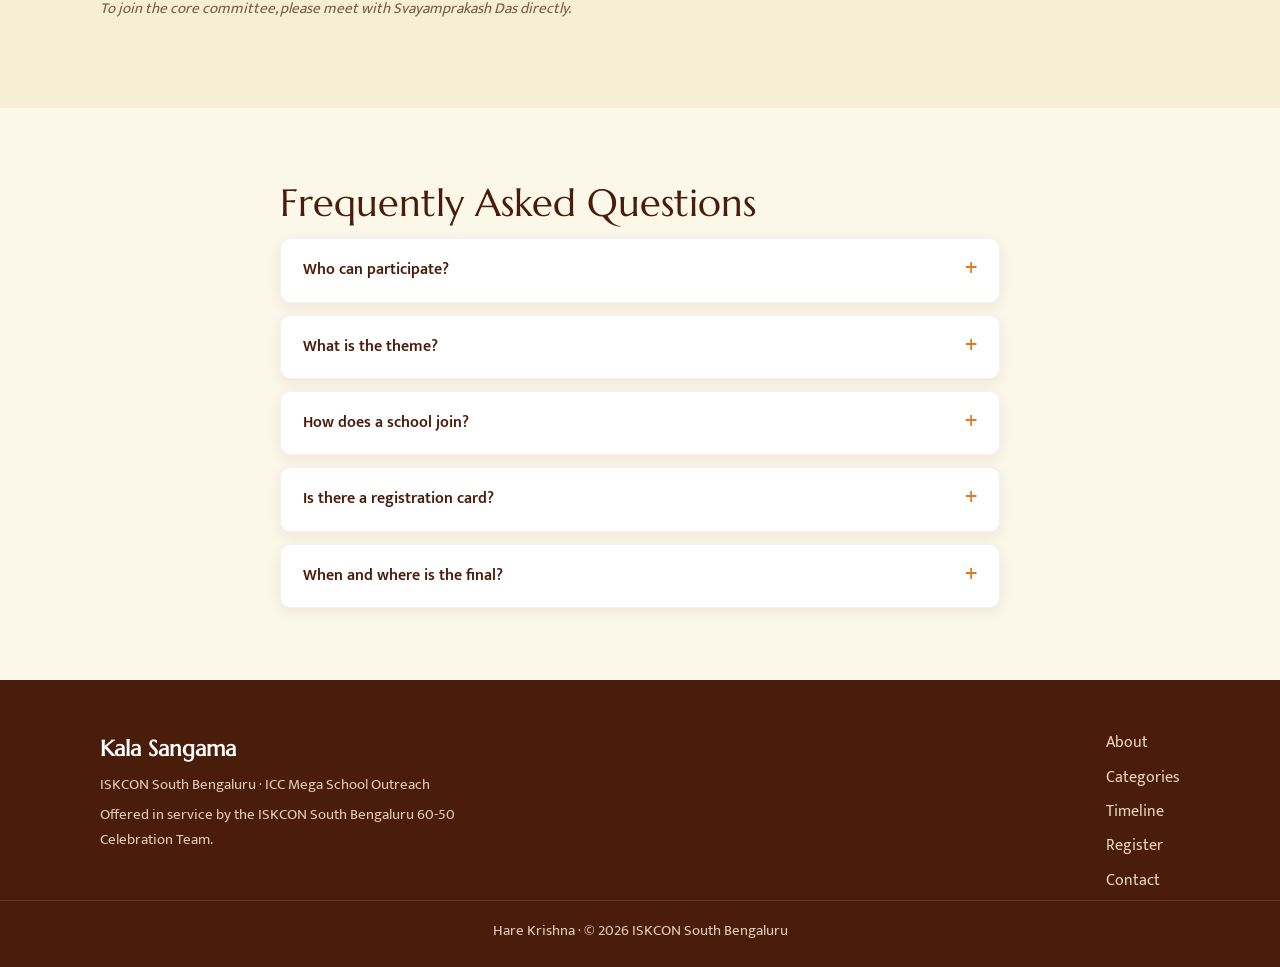
==== commit 7bc10199: "Add promo video section + wire registration link Embed the Kala Sangama promotional video (Google Dr" ====
--- a/index.html
+++ b/index.html
@@ -35,6 +35,7 @@
 
       <nav class="main-nav" aria-label="Primary">
         <a href="#about" data-i18n="nav.about">About</a>
+        <a href="#video" data-i18n="nav.watch">Watch</a>
         <a href="#categories" data-i18n="nav.categories">Categories</a>
         <a href="#timeline" data-i18n="nav.timeline">Timeline</a>
         <a href="#register" data-i18n="nav.register">Register</a>
@@ -74,6 +75,19 @@
         <li><strong data-i18n="hero.fact2Value">2 Categories</strong><span data-i18n="hero.fact2Label">Coloring & Painting</span></li>
         <li><strong data-i18n="hero.fact3Value">Aug 2026</strong><span data-i18n="hero.fact3Label">Grand Finale at ICC Temple</span></li>
       </ul>
+    </div>
+  </section>
+
+  <!-- ============ VIDEO ============ -->
+  <section class="section section-alt" id="video">
+    <div class="container">
+      <h2 class="section-title" data-i18n="video.title">Watch the Story</h2>
+      <p class="section-lead" data-i18n="video.lead">A journey of art, values and inspiration — see what Kala Sangama is about.</p>
+      <div class="video-frame" id="videoFrame" hidden>
+        <iframe id="promoVideo" title="Kala Sangama promotional video"
+                allow="autoplay; fullscreen" allowfullscreen loading="lazy"></iframe>
+      </div>
+      <p class="note" id="videoFallback" data-i18n="video.soon">Promotional video coming soon.</p>
     </div>
   </section>
 
--- a/css/styles.css
+++ b/css/styles.css
@@ -148,6 +148,14 @@
 .card h3 { margin: 0 0 10px; font-size: 1.25rem; }
 .card p { margin: 0; color: var(--maroon-soft); }
 
+/* ---------- Promo video ---------- */
+.video-frame {
+  max-width: 340px; margin: 8px auto 0; aspect-ratio: 9 / 16;
+  border-radius: 20px; overflow: hidden; box-shadow: var(--shadow);
+  background: #1a1a1a; border: 1px solid rgba(74, 29, 10, 0.1);
+}
+.video-frame iframe { width: 100%; height: 100%; border: 0; display: block; }
+
 /* ---------- Categories table ---------- */
 .table-wrap { overflow-x: auto; border-radius: var(--radius); box-shadow: var(--shadow-sm); background: var(--white); }
 .cat-table { width: 100%; border-collapse: collapse; min-width: 560px; }
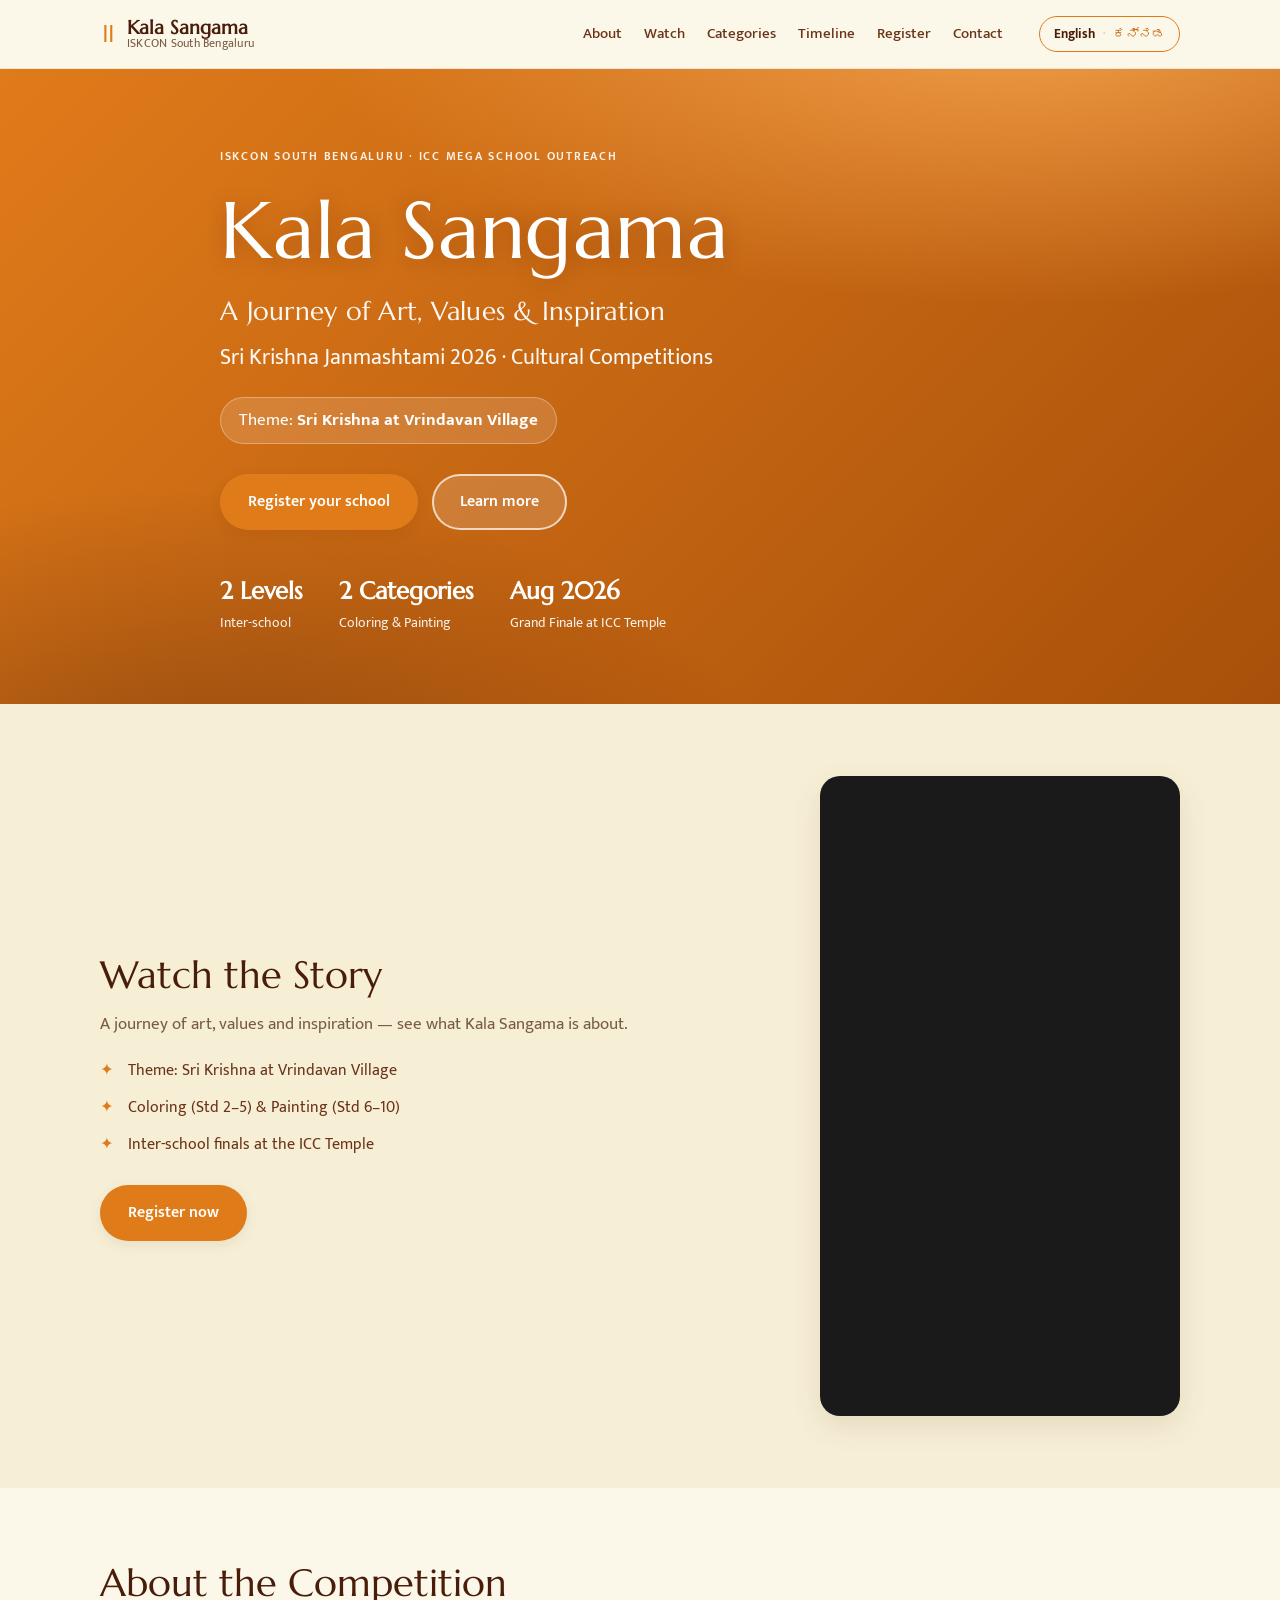
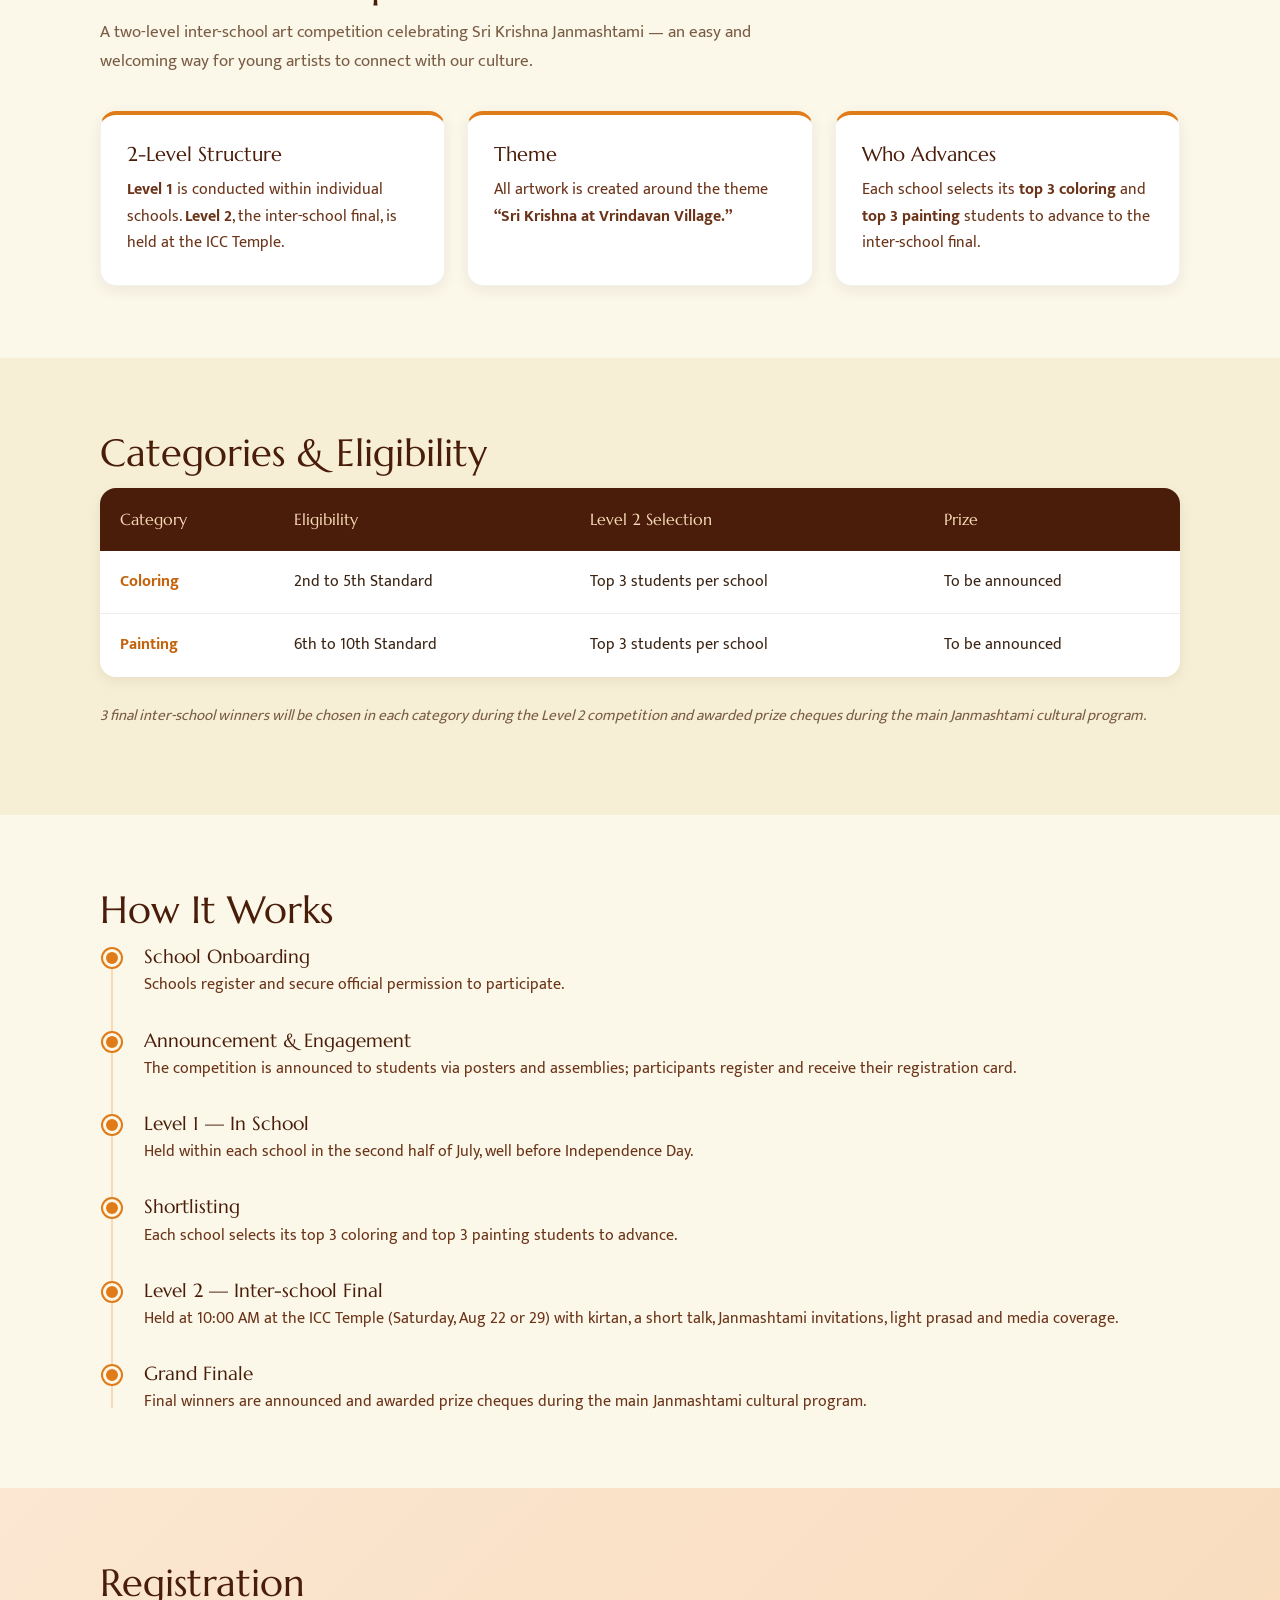
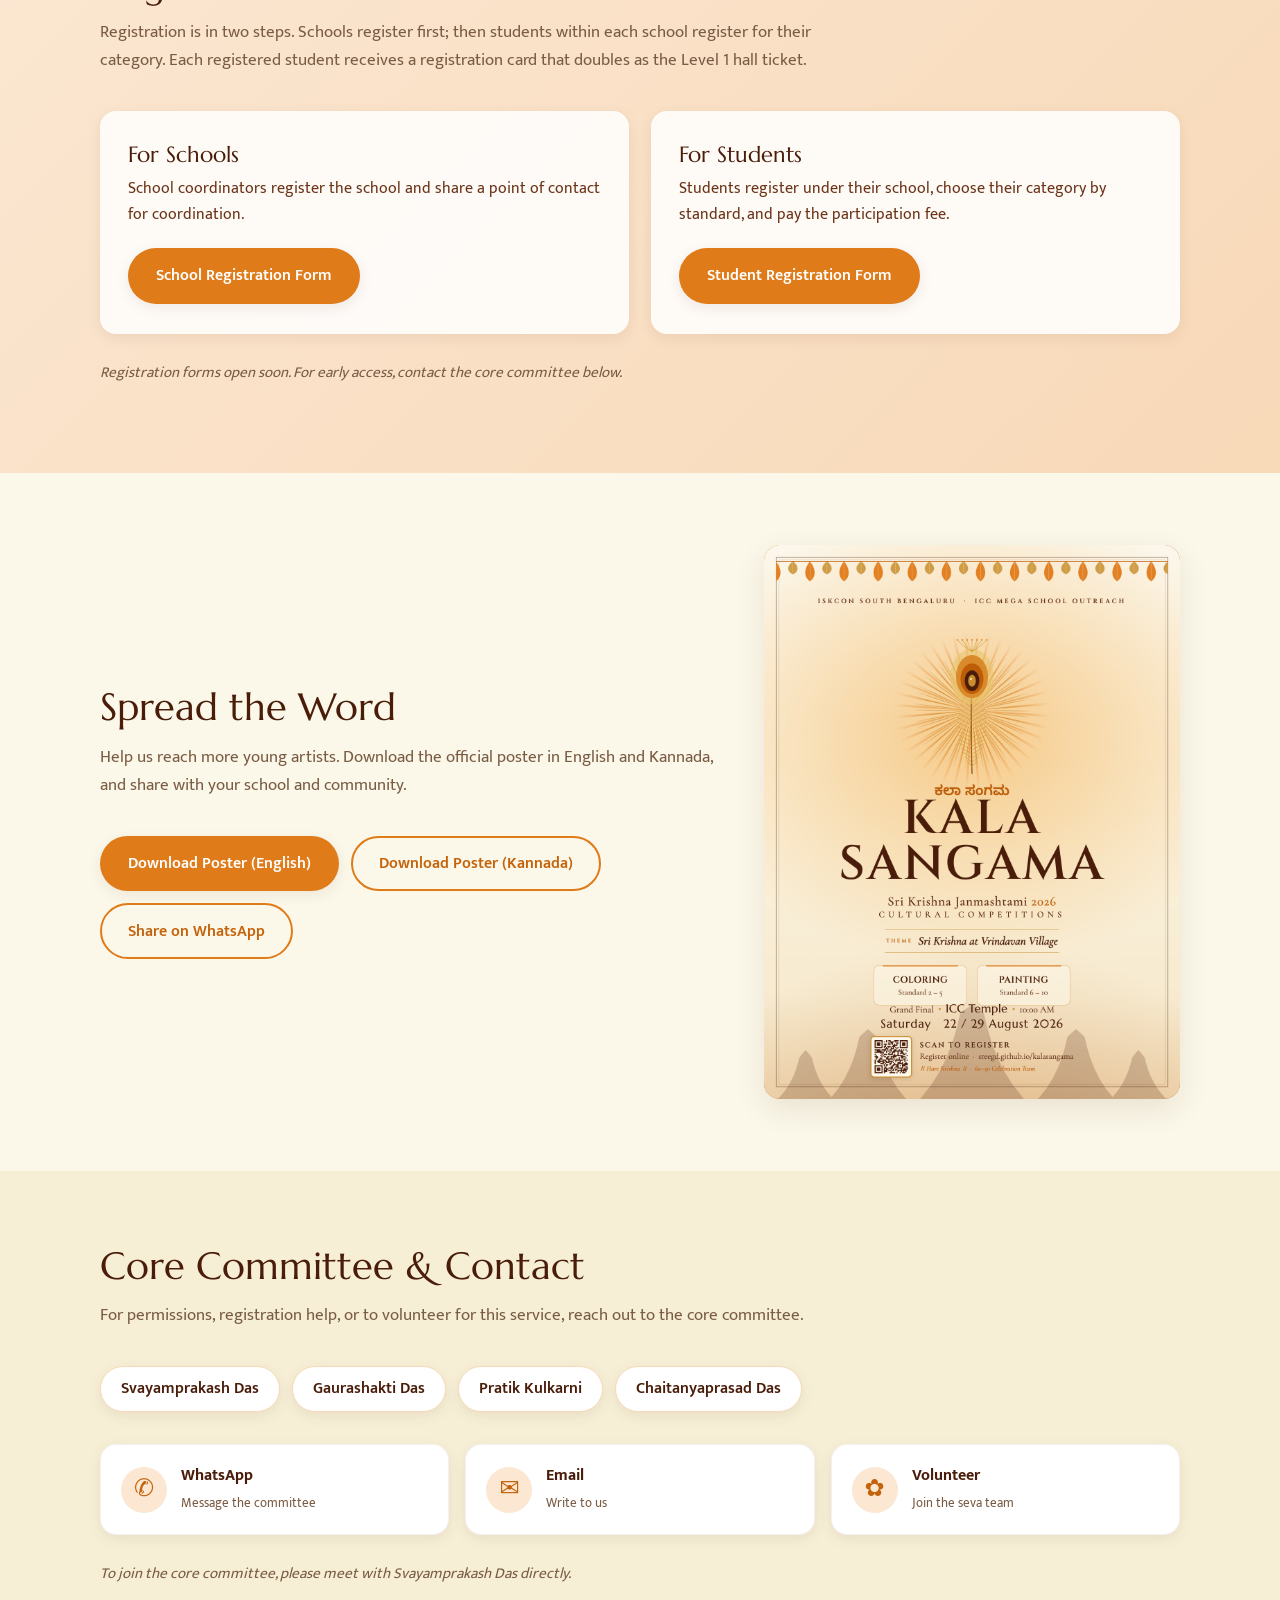
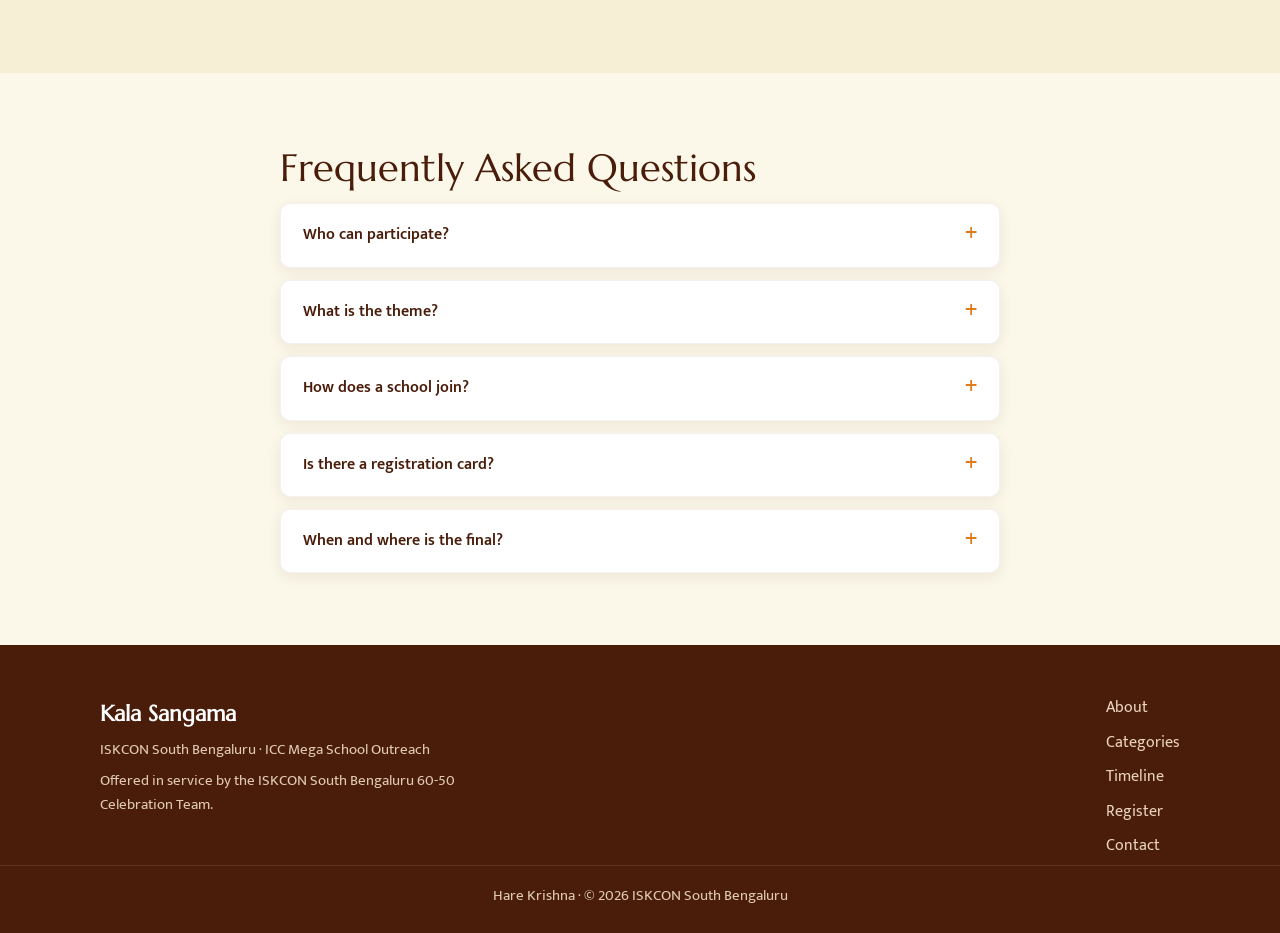
==== commit f8c85152: "Improve UX: hero tagline + two-column video band Add 'A Journey of Art, Values & Inspiration' taglin" ====
--- a/index.html
+++ b/index.html
@@ -61,6 +61,7 @@
     <div class="container hero-inner">
       <p class="hero-eyebrow" data-i18n="hero.eyebrow">ISKCON South Bengaluru · ICC Mega School Outreach</p>
       <h1 class="hero-title" data-i18n="hero.title">Kala Sangama</h1>
+      <p class="hero-tagline" data-i18n="hero.tagline">A Journey of Art, Values &amp; Inspiration</p>
       <p class="hero-subtitle" data-i18n="hero.subtitle">Sri Krishna Janmashtami 2026 · Cultural Competitions</p>
       <p class="hero-theme">
         <span data-i18n="hero.themeLabel">Theme</span>:
@@ -80,14 +81,22 @@
 
   <!-- ============ VIDEO ============ -->
   <section class="section section-alt" id="video">
-    <div class="container">
-      <h2 class="section-title" data-i18n="video.title">Watch the Story</h2>
-      <p class="section-lead" data-i18n="video.lead">A journey of art, values and inspiration — see what Kala Sangama is about.</p>
+    <div class="container video-band">
+      <div class="video-copy">
+        <h2 class="section-title" data-i18n="video.title">Watch the Story</h2>
+        <p class="section-lead" data-i18n="video.lead">A journey of art, values and inspiration — see what Kala Sangama is about.</p>
+        <ul class="video-points">
+          <li data-i18n="video.p1">Theme: Sri Krishna at Vrindavan Village</li>
+          <li data-i18n="video.p2">Coloring (Std 2–5) &amp; Painting (Std 6–10)</li>
+          <li data-i18n="video.p3">Inter-school finals at the ICC Temple</li>
+        </ul>
+        <a href="#register" class="btn btn-primary" data-i18n="video.cta">Register now</a>
+        <p class="note" id="videoFallback" data-i18n="video.soon">Promotional video coming soon.</p>
+      </div>
       <div class="video-frame" id="videoFrame" hidden>
         <iframe id="promoVideo" title="Kala Sangama promotional video"
                 allow="autoplay; fullscreen" allowfullscreen loading="lazy"></iframe>
       </div>
-      <p class="note" id="videoFallback" data-i18n="video.soon">Promotional video coming soon.</p>
     </div>
   </section>
 
--- a/css/styles.css
+++ b/css/styles.css
@@ -118,7 +118,8 @@
 .hero-inner { position: relative; padding: 78px 20px 70px; max-width: 880px; }
 .hero-eyebrow { text-transform: uppercase; letter-spacing: .14em; font-size: 0.78rem; opacity: .92; margin: 0 0 14px; font-weight: 600; }
 .hero-title { color: #fff; font-size: clamp(2.8rem, 7vw, 5rem); margin: 0; letter-spacing: .01em; text-shadow: 0 2px 20px rgba(74,29,10,.25); }
-.hero-subtitle { font-size: clamp(1.05rem, 2.4vw, 1.4rem); margin: 10px 0 0; opacity: .96; }
+.hero-tagline { font-family: var(--font-display); font-size: clamp(1.1rem, 2.6vw, 1.6rem); margin: 12px 0 0; opacity: .95; letter-spacing: .01em; }
+.hero-subtitle { font-size: clamp(1.05rem, 2.4vw, 1.4rem); margin: 8px 0 0; opacity: .96; }
 .hero-theme { margin: 20px 0 0; font-size: 1.05rem; background: rgba(255,255,255,.14); display: inline-block; padding: 9px 18px; border-radius: 999px; border: 1px solid rgba(255,255,255,.3); }
 .hero-theme strong { font-weight: 700; }
 .hero-cta { display: flex; gap: 14px; flex-wrap: wrap; margin: 30px 0 0; }
@@ -149,8 +150,13 @@
 .card p { margin: 0; color: var(--maroon-soft); }
 
 /* ---------- Promo video ---------- */
+.video-band { display: grid; grid-template-columns: 1fr minmax(280px, 360px); gap: 52px; align-items: center; }
+.video-copy .section-lead { margin-bottom: 20px; }
+.video-points { list-style: none; padding: 0; margin: 0 0 26px; display: grid; gap: 10px; }
+.video-points li { position: relative; padding-left: 28px; color: var(--maroon-soft); font-size: 1.02rem; }
+.video-points li::before { content: "✦"; position: absolute; left: 0; color: var(--saffron); }
 .video-frame {
-  max-width: 340px; margin: 8px auto 0; aspect-ratio: 9 / 16;
+  width: 100%; max-width: 360px; margin: 0; aspect-ratio: 9 / 16;
   border-radius: 20px; overflow: hidden; box-shadow: var(--shadow);
   background: #1a1a1a; border: 1px solid rgba(74, 29, 10, 0.1);
 }
@@ -240,6 +246,8 @@
   .cards-3, .cards-2, .contact-grid { grid-template-columns: 1fr; }
   .promote-inner { grid-template-columns: 1fr; }
   .poster-frame { max-width: 320px; margin: 0 auto; }
+  .video-band { grid-template-columns: 1fr; gap: 28px; }
+  .video-frame { margin: 0 auto; max-width: 300px; }
   .section { padding: 54px 0; }
 }
 
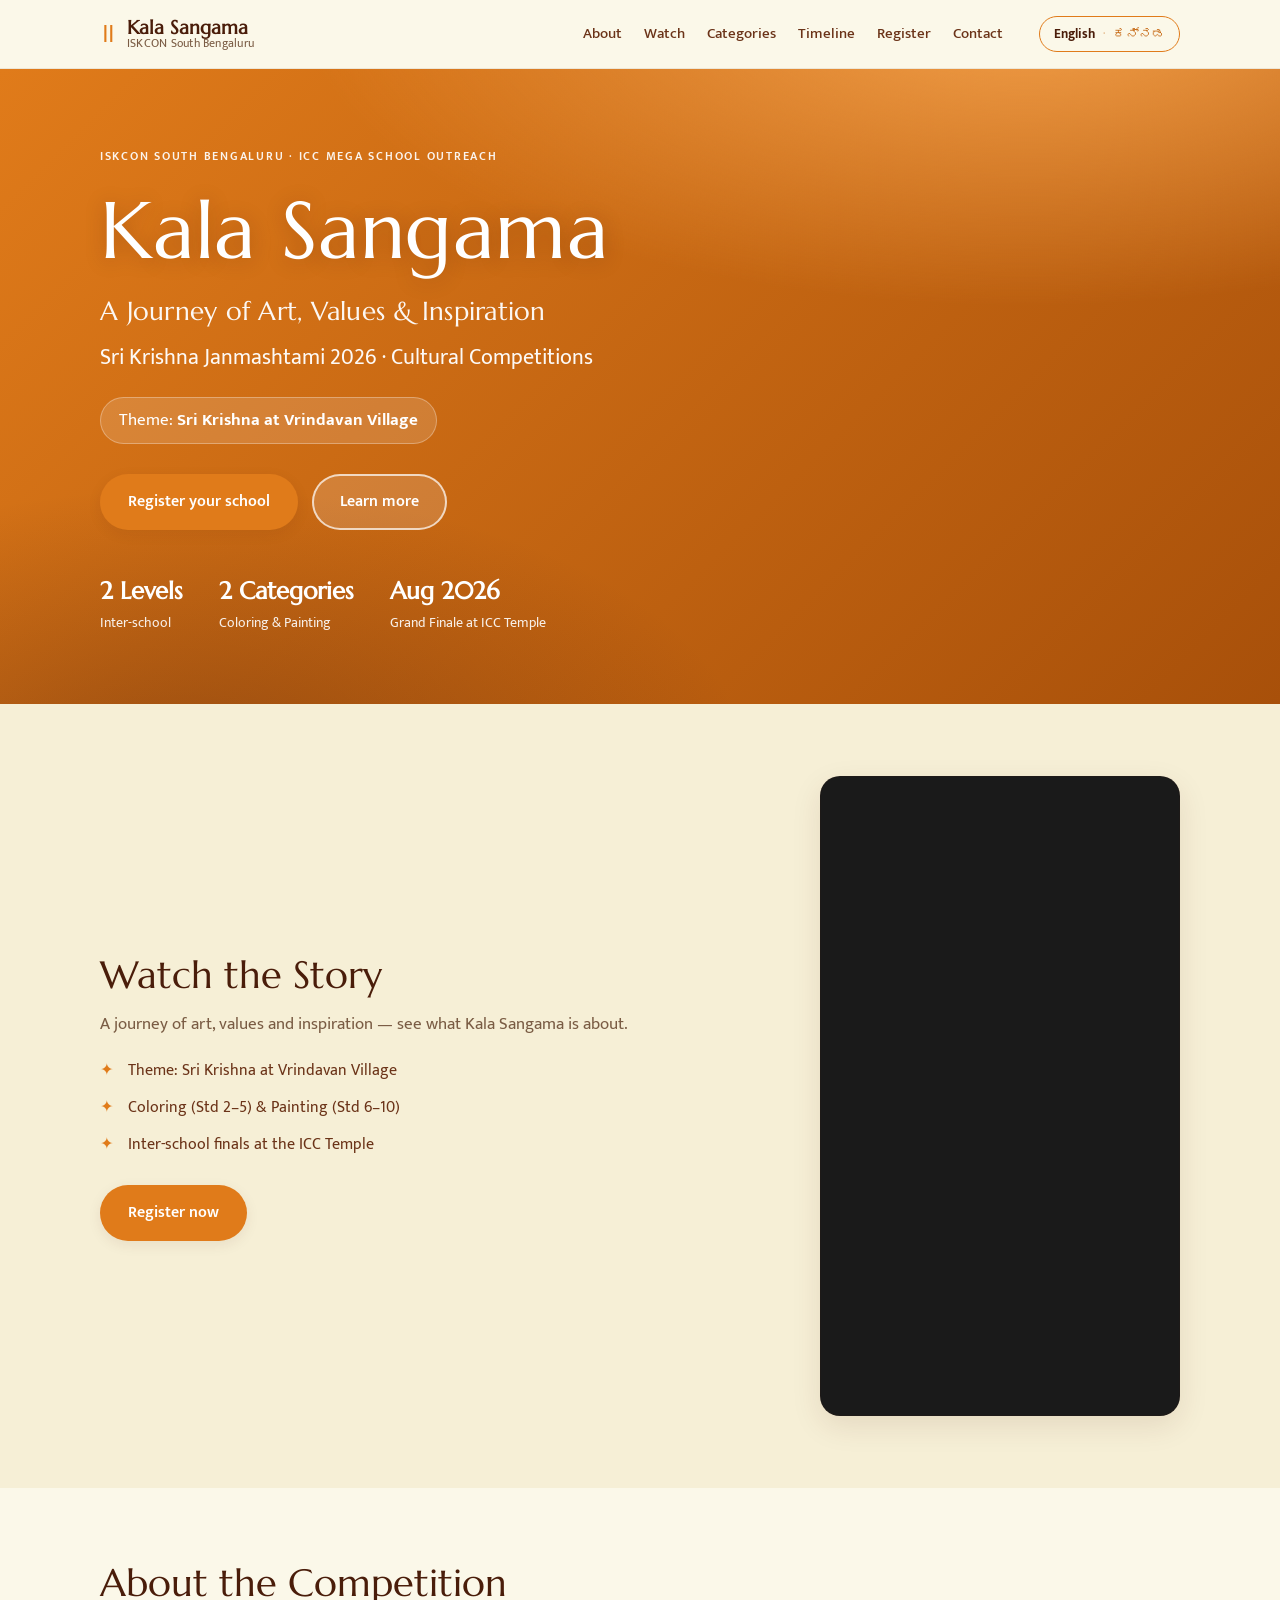
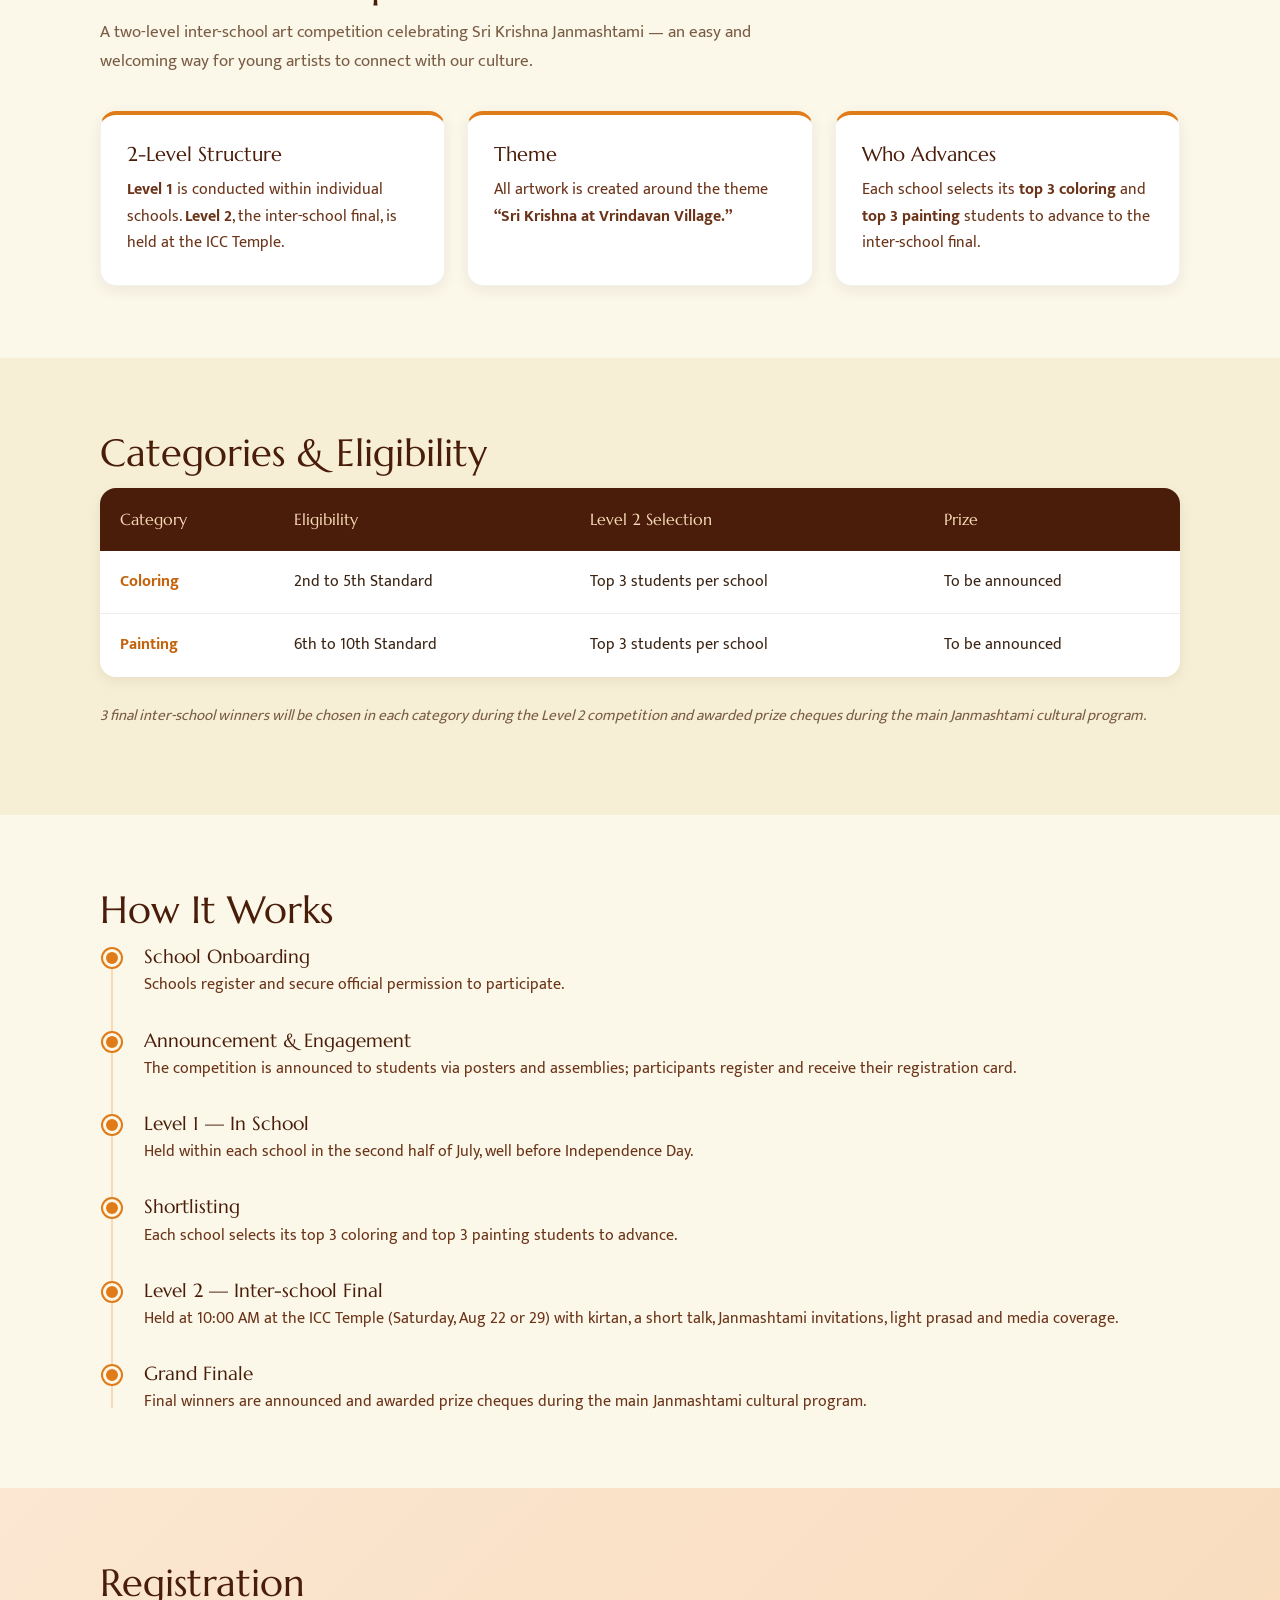
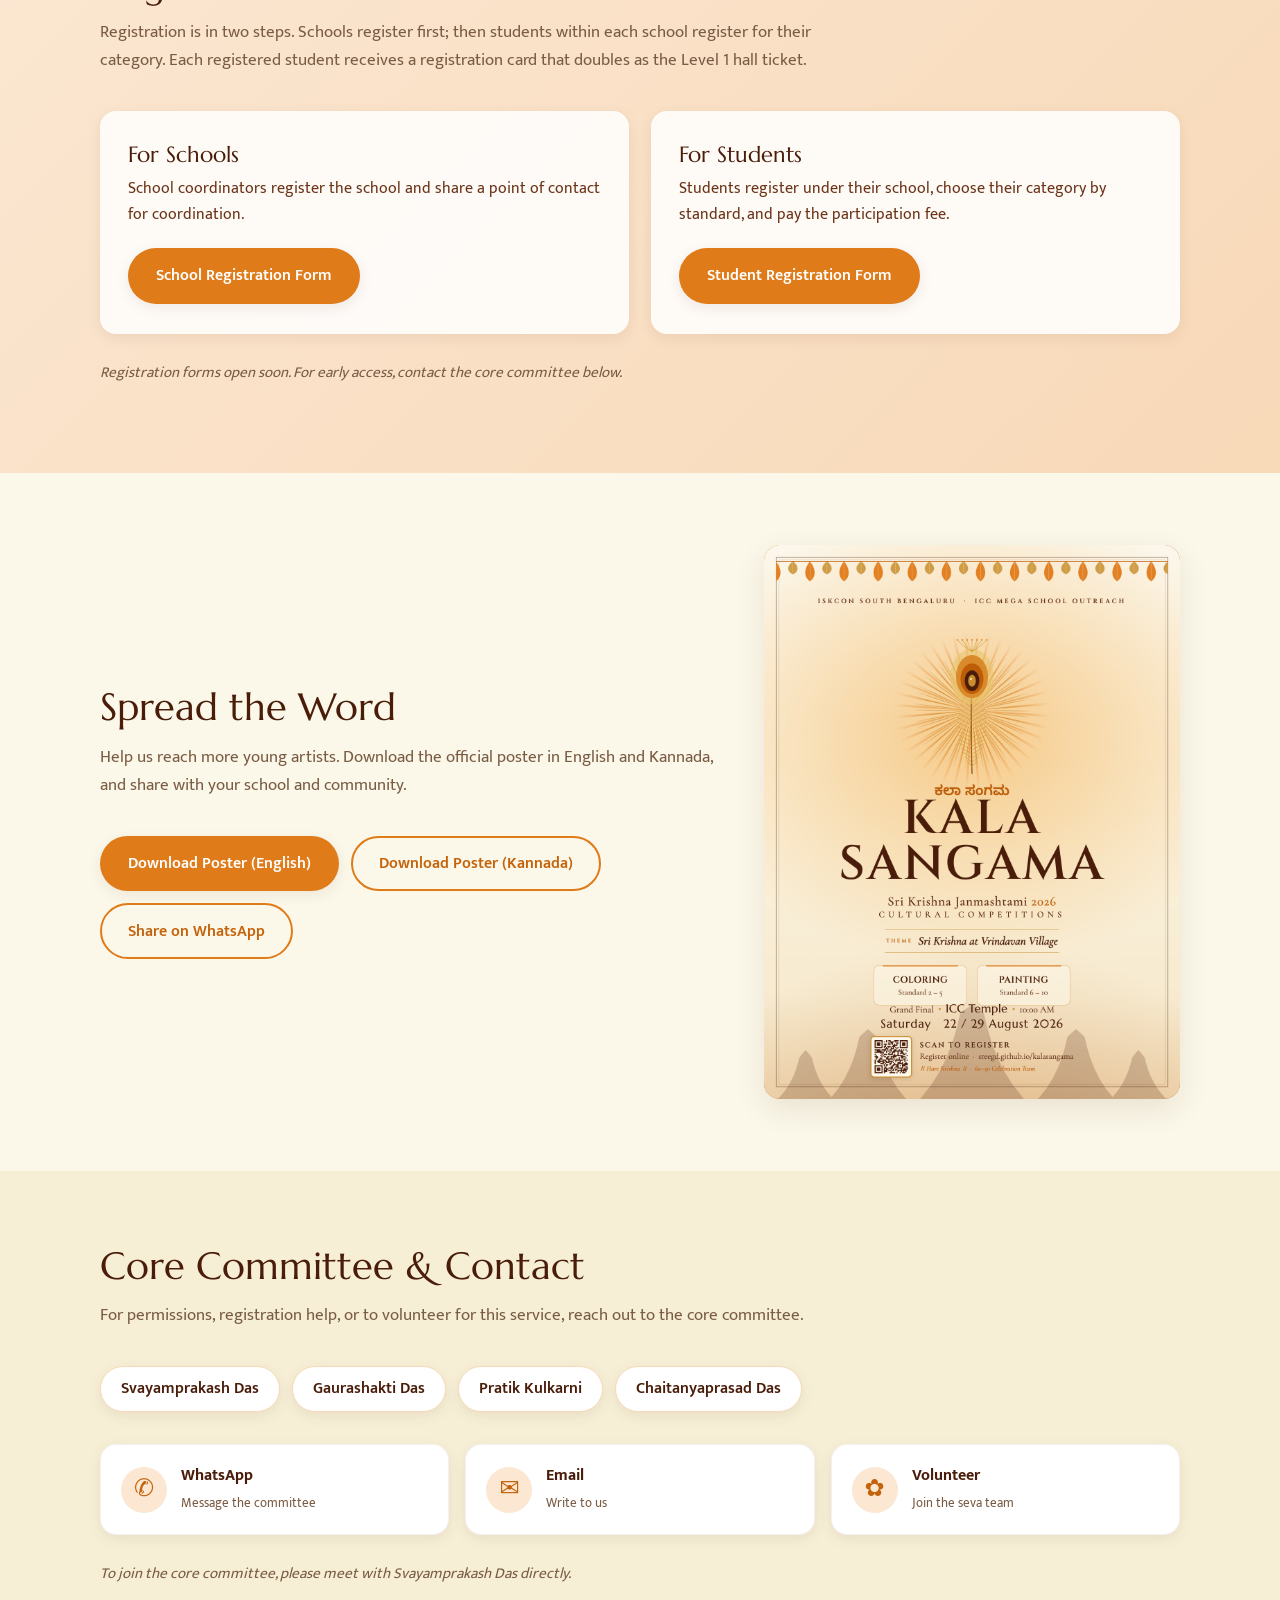
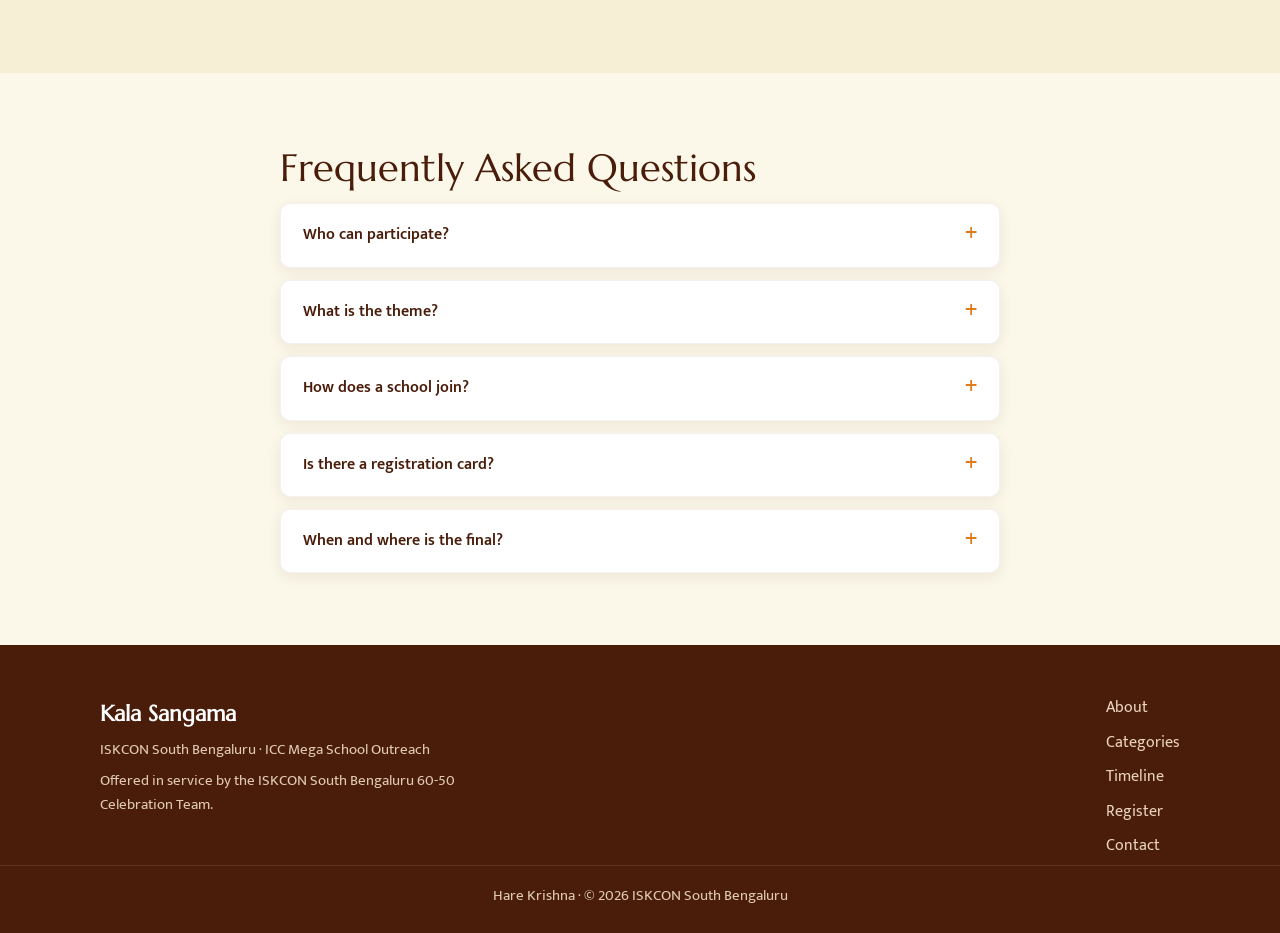
==== commit 1b656980: "Left-align hero content The hero block had the .container class (margin:0 auto), centering its 880px" ====
--- a/index.html
+++ b/index.html
@@ -58,7 +58,8 @@
   <!-- ============ HERO ============ -->
   <section class="hero">
     <div class="hero-overlay"></div>
-    <div class="container hero-inner">
+    <div class="container">
+      <div class="hero-inner">
       <p class="hero-eyebrow" data-i18n="hero.eyebrow">ISKCON South Bengaluru · ICC Mega School Outreach</p>
       <h1 class="hero-title" data-i18n="hero.title">Kala Sangama</h1>
       <p class="hero-tagline" data-i18n="hero.tagline">A Journey of Art, Values &amp; Inspiration</p>
@@ -76,6 +77,7 @@
         <li><strong data-i18n="hero.fact2Value">2 Categories</strong><span data-i18n="hero.fact2Label">Coloring & Painting</span></li>
         <li><strong data-i18n="hero.fact3Value">Aug 2026</strong><span data-i18n="hero.fact3Label">Grand Finale at ICC Temple</span></li>
       </ul>
+      </div>
     </div>
   </section>
 
--- a/css/styles.css
+++ b/css/styles.css
@@ -115,7 +115,7 @@
   background: radial-gradient(800px 400px at 15% 110%, rgba(74,29,10,.35), transparent 70%);
   pointer-events: none;
 }
-.hero-inner { position: relative; padding: 78px 20px 70px; max-width: 880px; }
+.hero-inner { position: relative; padding: 78px 0 70px; max-width: 880px; }
 .hero-eyebrow { text-transform: uppercase; letter-spacing: .14em; font-size: 0.78rem; opacity: .92; margin: 0 0 14px; font-weight: 600; }
 .hero-title { color: #fff; font-size: clamp(2.8rem, 7vw, 5rem); margin: 0; letter-spacing: .01em; text-shadow: 0 2px 20px rgba(74,29,10,.25); }
 .hero-tagline { font-family: var(--font-display); font-size: clamp(1.1rem, 2.6vw, 1.6rem); margin: 12px 0 0; opacity: .95; letter-spacing: .01em; }
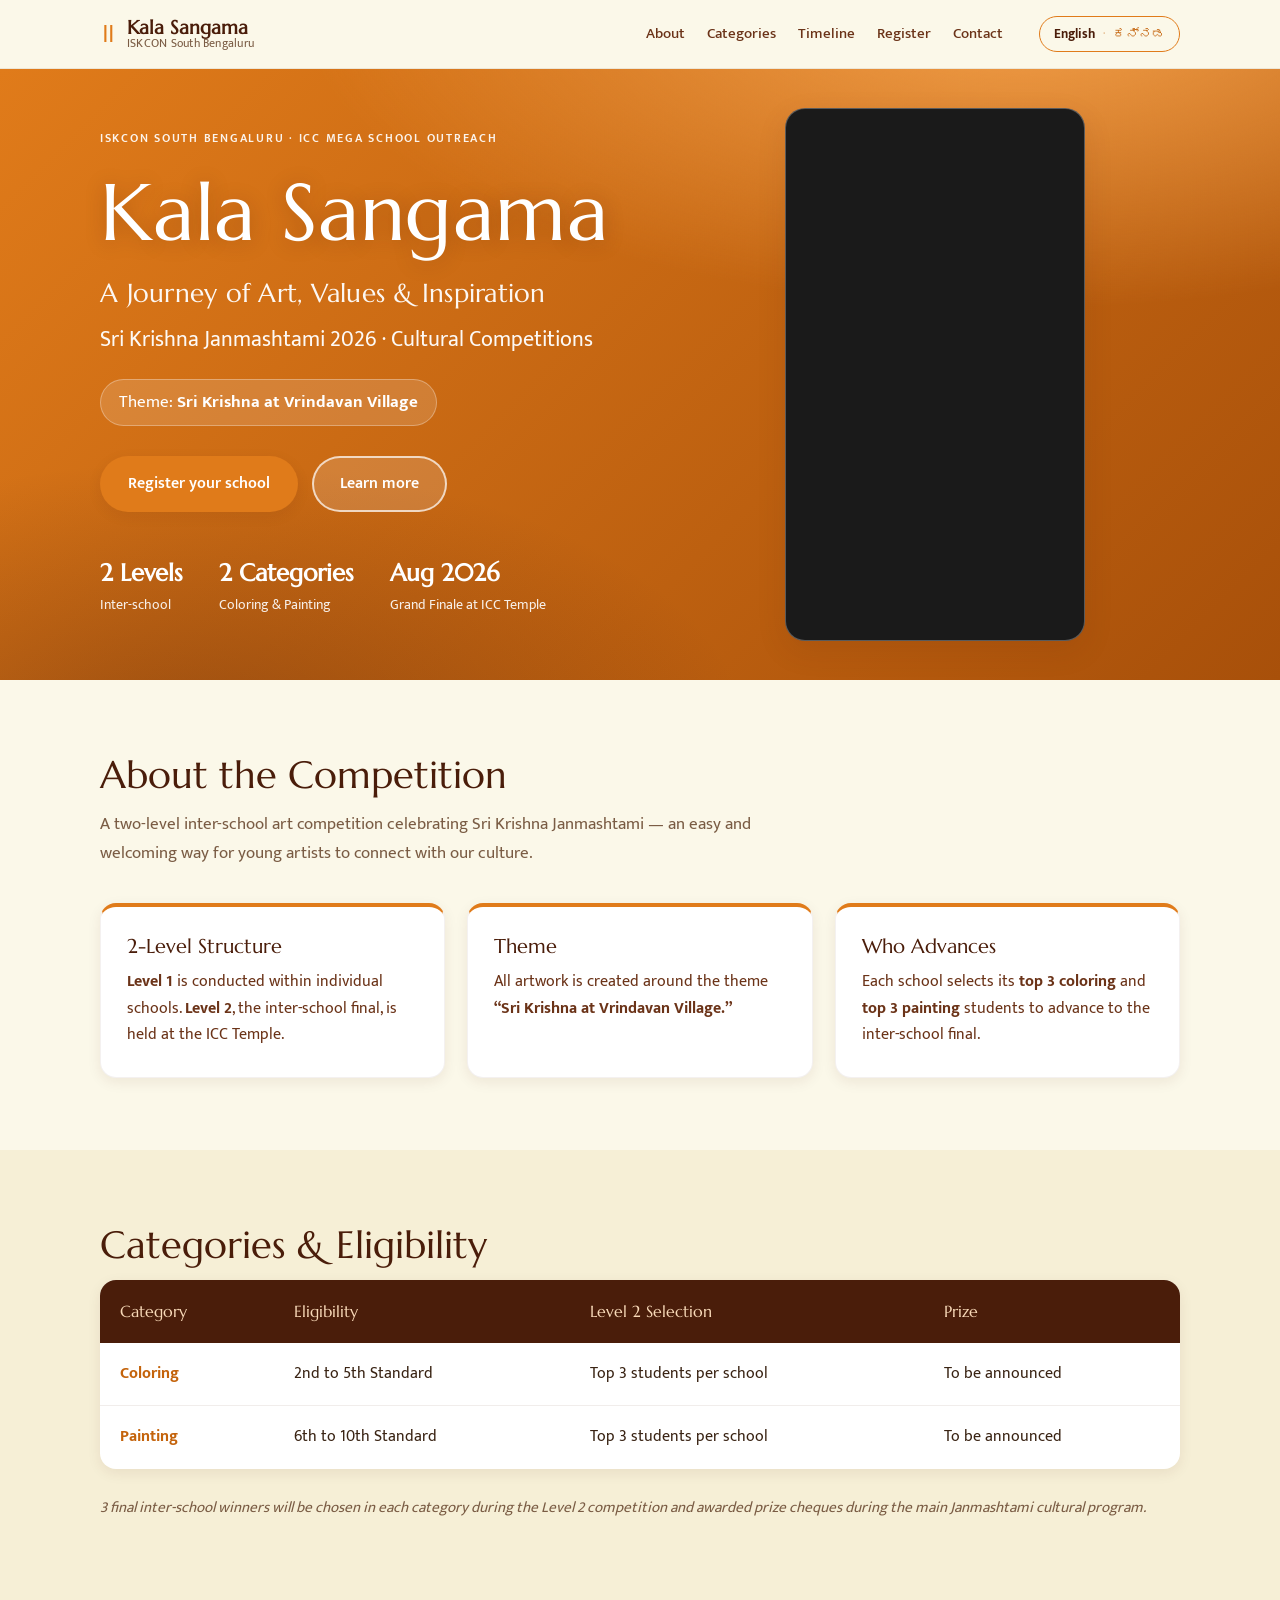
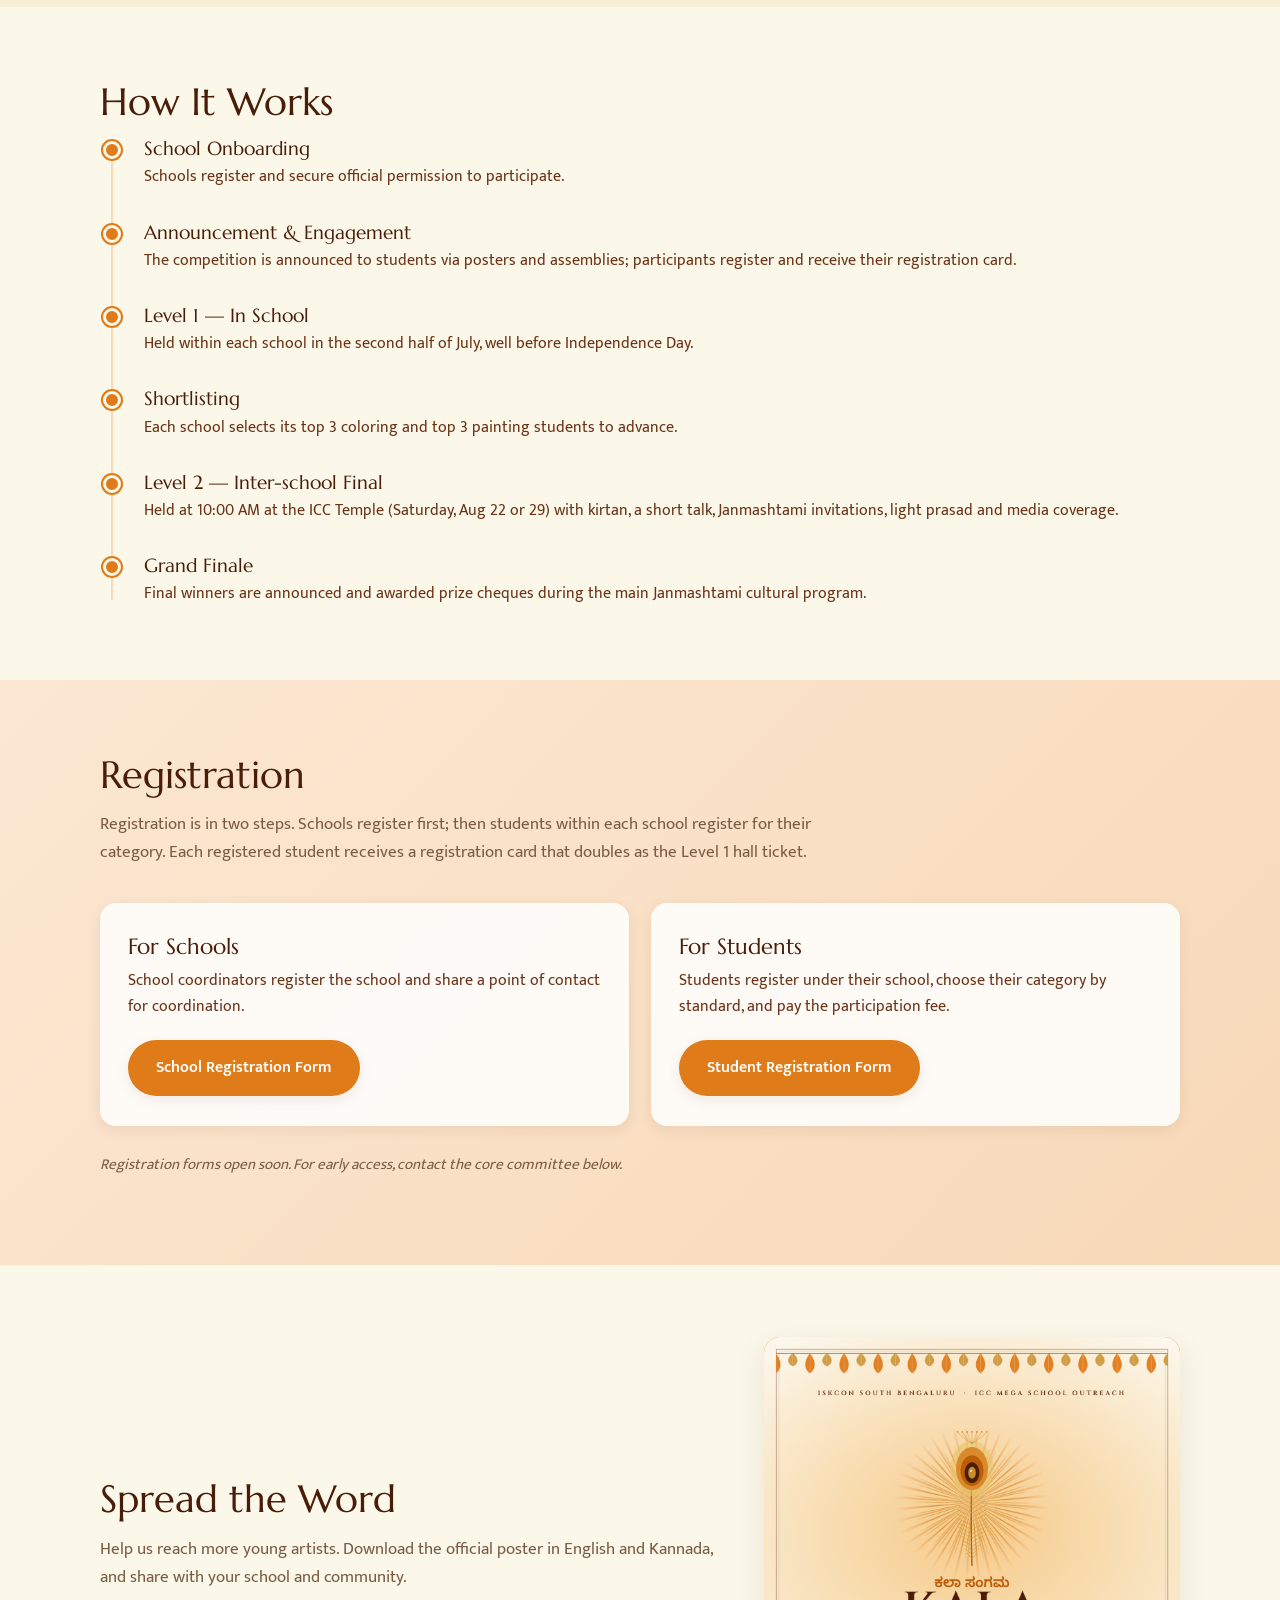
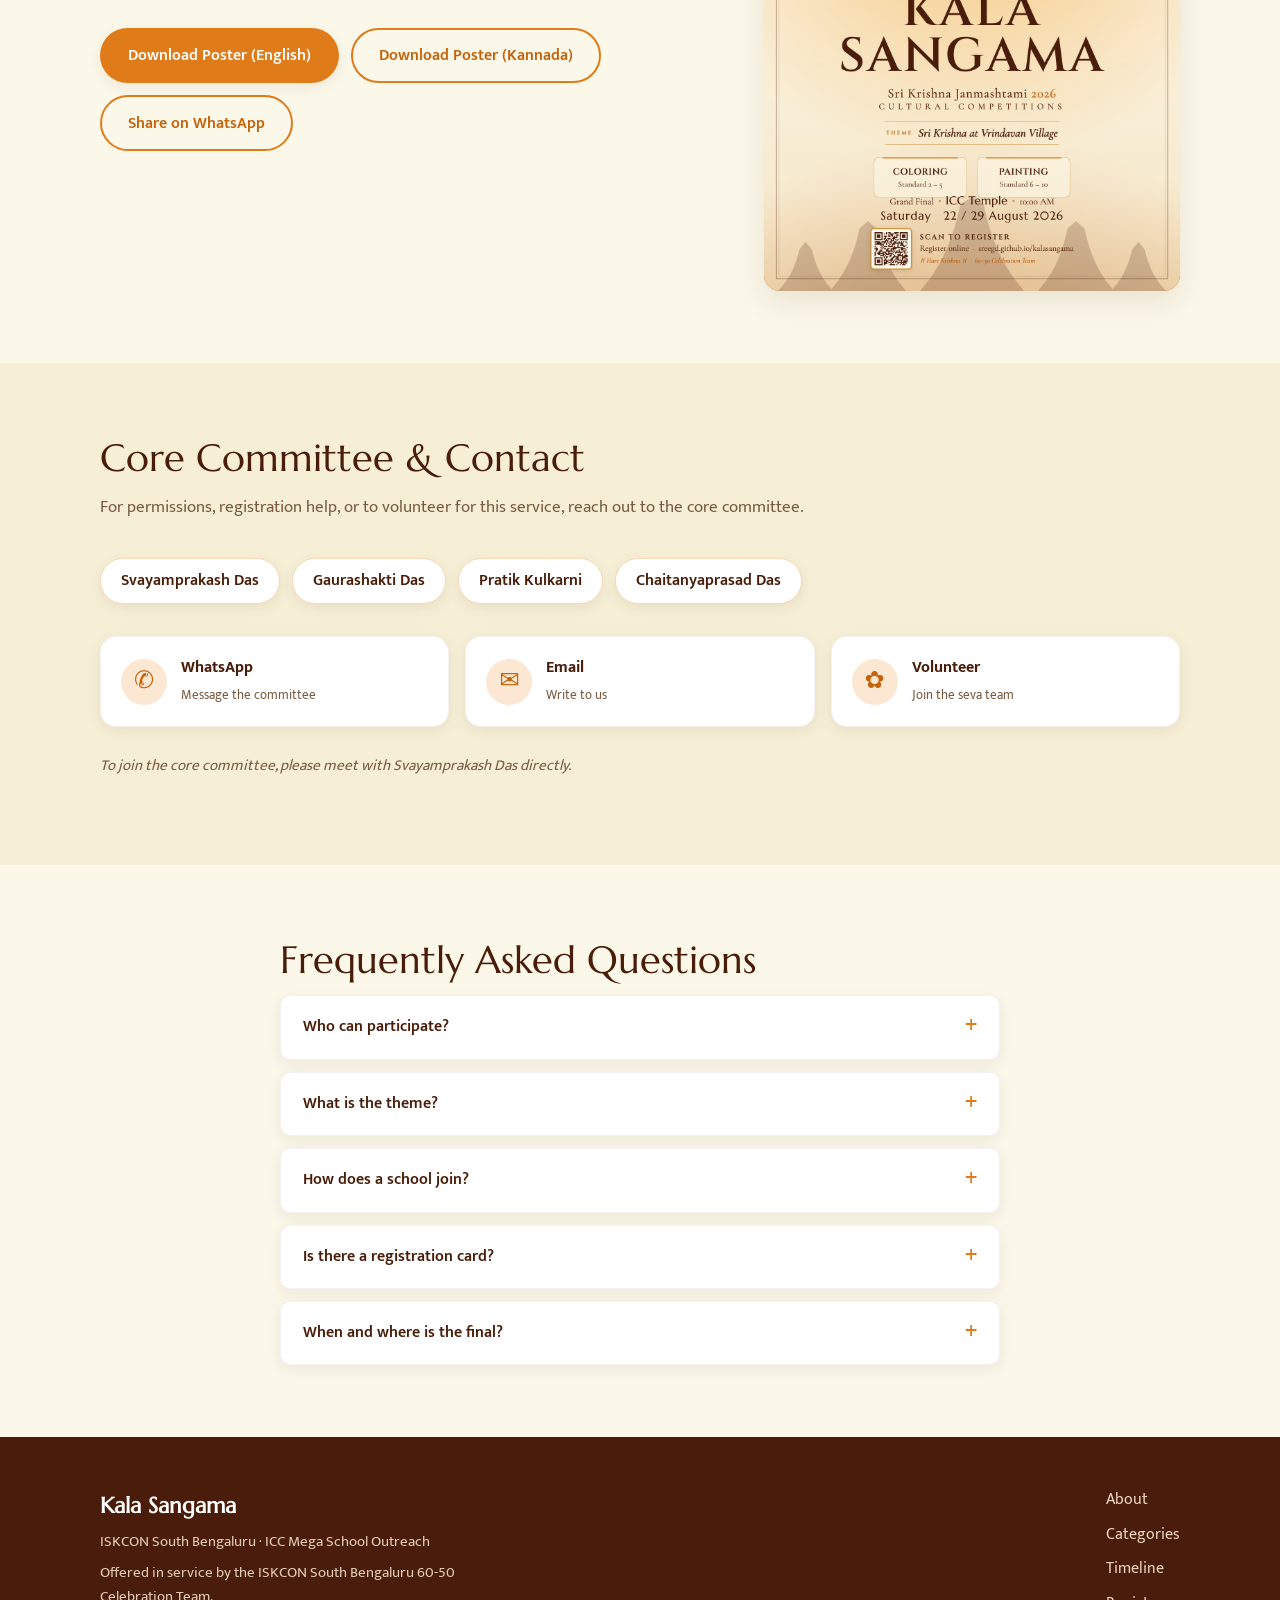
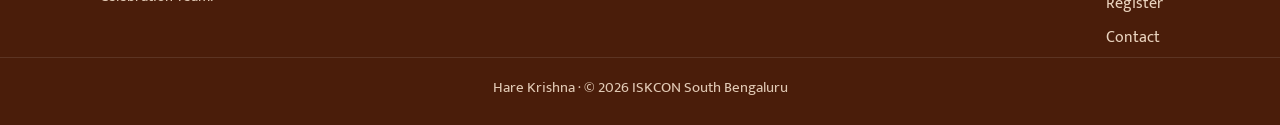
==== commit 698fc5cc: "Move promo video into the hero (two-column layout) Rebuild the hero as a two-column grid: text left," ====
--- a/index.html
+++ b/index.html
@@ -35,7 +35,6 @@
 
       <nav class="main-nav" aria-label="Primary">
         <a href="#about" data-i18n="nav.about">About</a>
-        <a href="#video" data-i18n="nav.watch">Watch</a>
         <a href="#categories" data-i18n="nav.categories">Categories</a>
         <a href="#timeline" data-i18n="nav.timeline">Timeline</a>
         <a href="#register" data-i18n="nav.register">Register</a>
@@ -58,7 +57,7 @@
   <!-- ============ HERO ============ -->
   <section class="hero">
     <div class="hero-overlay"></div>
-    <div class="container">
+    <div class="container hero-grid">
       <div class="hero-inner">
       <p class="hero-eyebrow" data-i18n="hero.eyebrow">ISKCON South Bengaluru · ICC Mega School Outreach</p>
       <h1 class="hero-title" data-i18n="hero.title">Kala Sangama</h1>
@@ -78,26 +77,12 @@
         <li><strong data-i18n="hero.fact3Value">Aug 2026</strong><span data-i18n="hero.fact3Label">Grand Finale at ICC Temple</span></li>
       </ul>
       </div>
-    </div>
-  </section>
-
-  <!-- ============ VIDEO ============ -->
-  <section class="section section-alt" id="video">
-    <div class="container video-band">
-      <div class="video-copy">
-        <h2 class="section-title" data-i18n="video.title">Watch the Story</h2>
-        <p class="section-lead" data-i18n="video.lead">A journey of art, values and inspiration — see what Kala Sangama is about.</p>
-        <ul class="video-points">
-          <li data-i18n="video.p1">Theme: Sri Krishna at Vrindavan Village</li>
-          <li data-i18n="video.p2">Coloring (Std 2–5) &amp; Painting (Std 6–10)</li>
-          <li data-i18n="video.p3">Inter-school finals at the ICC Temple</li>
-        </ul>
-        <a href="#register" class="btn btn-primary" data-i18n="video.cta">Register now</a>
-        <p class="note" id="videoFallback" data-i18n="video.soon">Promotional video coming soon.</p>
-      </div>
-      <div class="video-frame" id="videoFrame" hidden>
-        <iframe id="promoVideo" title="Kala Sangama promotional video"
-                allow="autoplay; fullscreen" allowfullscreen loading="lazy"></iframe>
+      <div class="hero-media">
+        <div class="video-frame" id="videoFrame" hidden>
+          <iframe id="promoVideo" title="Kala Sangama promotional video"
+                  allow="autoplay; fullscreen" allowfullscreen loading="lazy"></iframe>
+        </div>
+        <p class="hero-note" id="videoFallback" data-i18n="video.soon">Promotional video coming soon.</p>
       </div>
     </div>
   </section>
--- a/css/styles.css
+++ b/css/styles.css
@@ -116,6 +116,11 @@
   pointer-events: none;
 }
 .hero-inner { position: relative; padding: 78px 0 70px; max-width: 880px; }
+.hero-grid { display: grid; grid-template-columns: 1.05fr 0.95fr; gap: 50px; align-items: center; }
+.hero-grid .hero-inner { max-width: none; padding: 60px 0 64px; }
+.hero-media { position: relative; display: flex; flex-direction: column; align-items: center; justify-content: center; }
+.hero-media .video-frame { max-width: 300px; width: 100%; margin: 0; border: 1px solid rgba(255, 255, 255, 0.28); }
+.hero-note { color: rgba(255, 255, 255, 0.88); font-size: 0.9rem; font-style: italic; margin: 14px 0 0; text-align: center; }
 .hero-eyebrow { text-transform: uppercase; letter-spacing: .14em; font-size: 0.78rem; opacity: .92; margin: 0 0 14px; font-weight: 600; }
 .hero-title { color: #fff; font-size: clamp(2.8rem, 7vw, 5rem); margin: 0; letter-spacing: .01em; text-shadow: 0 2px 20px rgba(74,29,10,.25); }
 .hero-tagline { font-family: var(--font-display); font-size: clamp(1.1rem, 2.6vw, 1.6rem); margin: 12px 0 0; opacity: .95; letter-spacing: .01em; }
@@ -246,8 +251,9 @@
   .cards-3, .cards-2, .contact-grid { grid-template-columns: 1fr; }
   .promote-inner { grid-template-columns: 1fr; }
   .poster-frame { max-width: 320px; margin: 0 auto; }
-  .video-band { grid-template-columns: 1fr; gap: 28px; }
-  .video-frame { margin: 0 auto; max-width: 300px; }
+  .hero-grid { grid-template-columns: 1fr; gap: 22px; }
+  .hero-grid .hero-inner { padding: 60px 0 4px; }
+  .hero-media .video-frame { max-width: 280px; }
   .section { padding: 54px 0; }
 }
 
